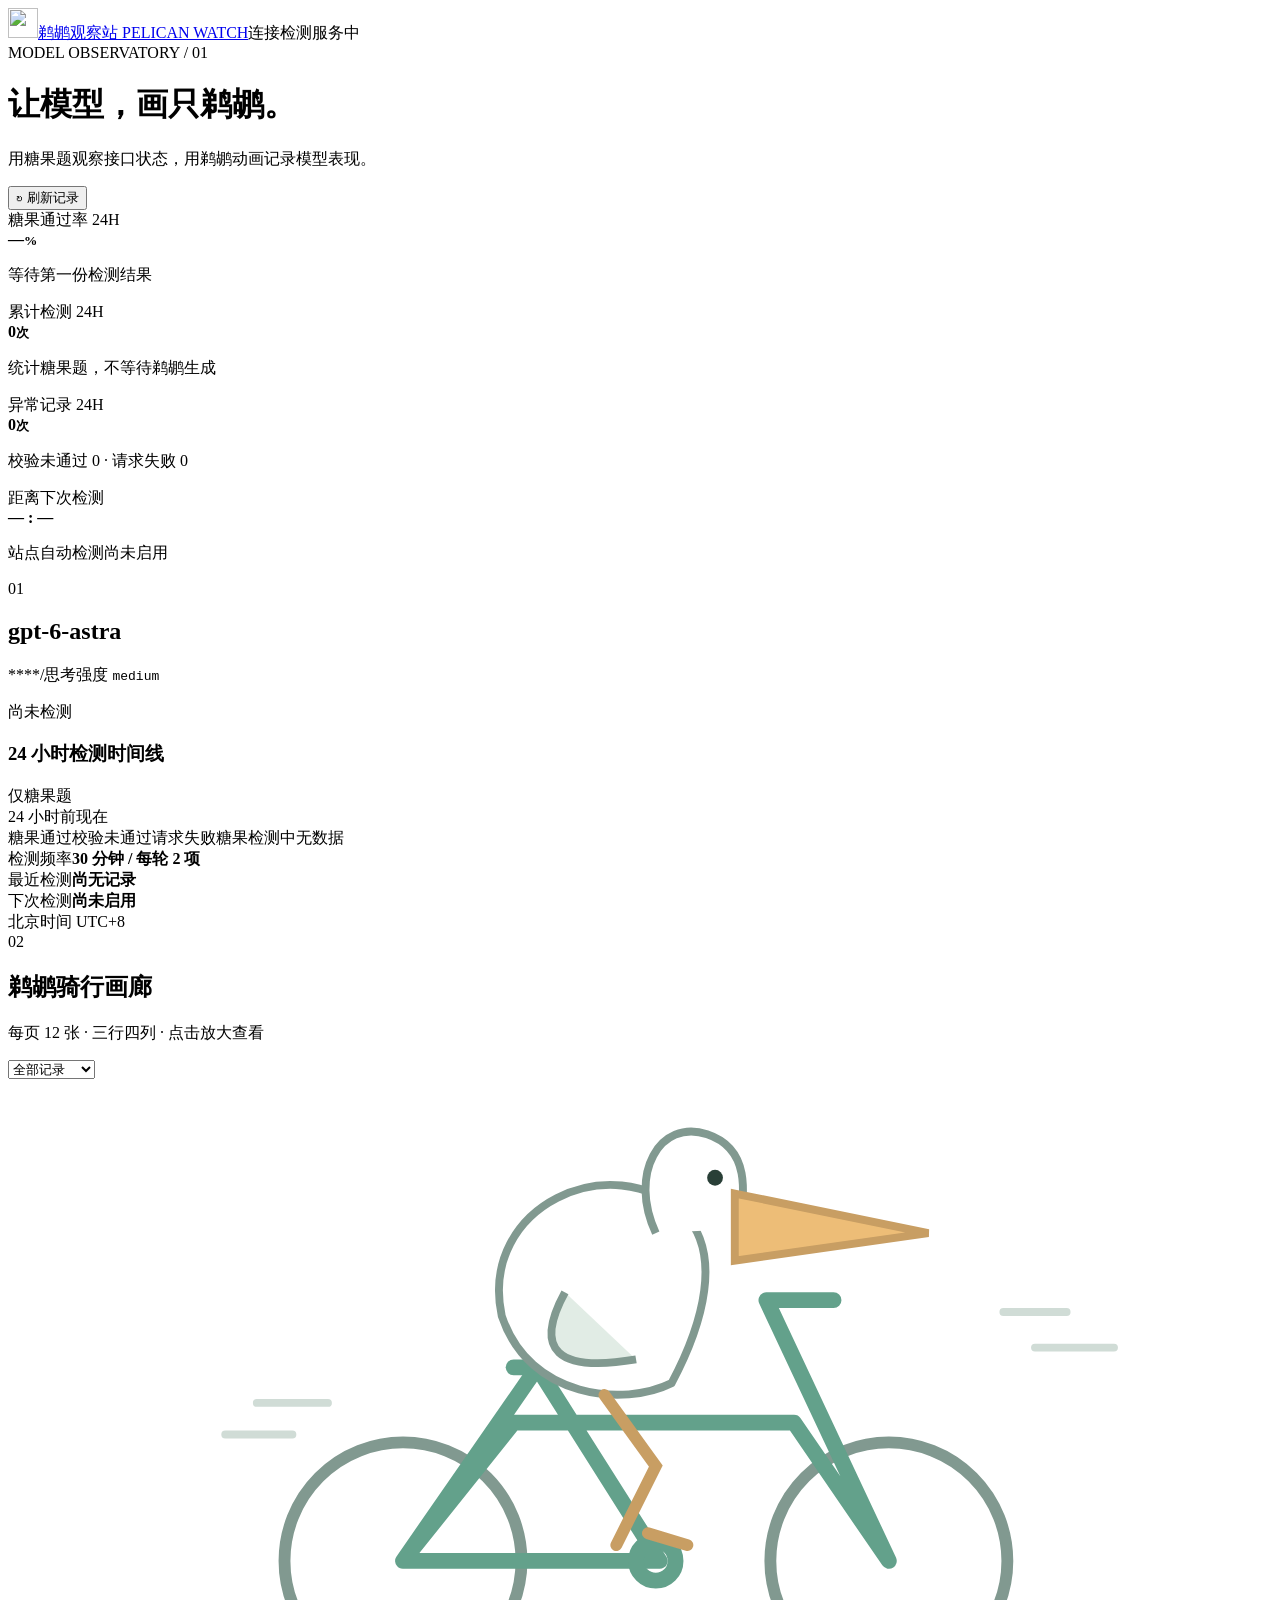
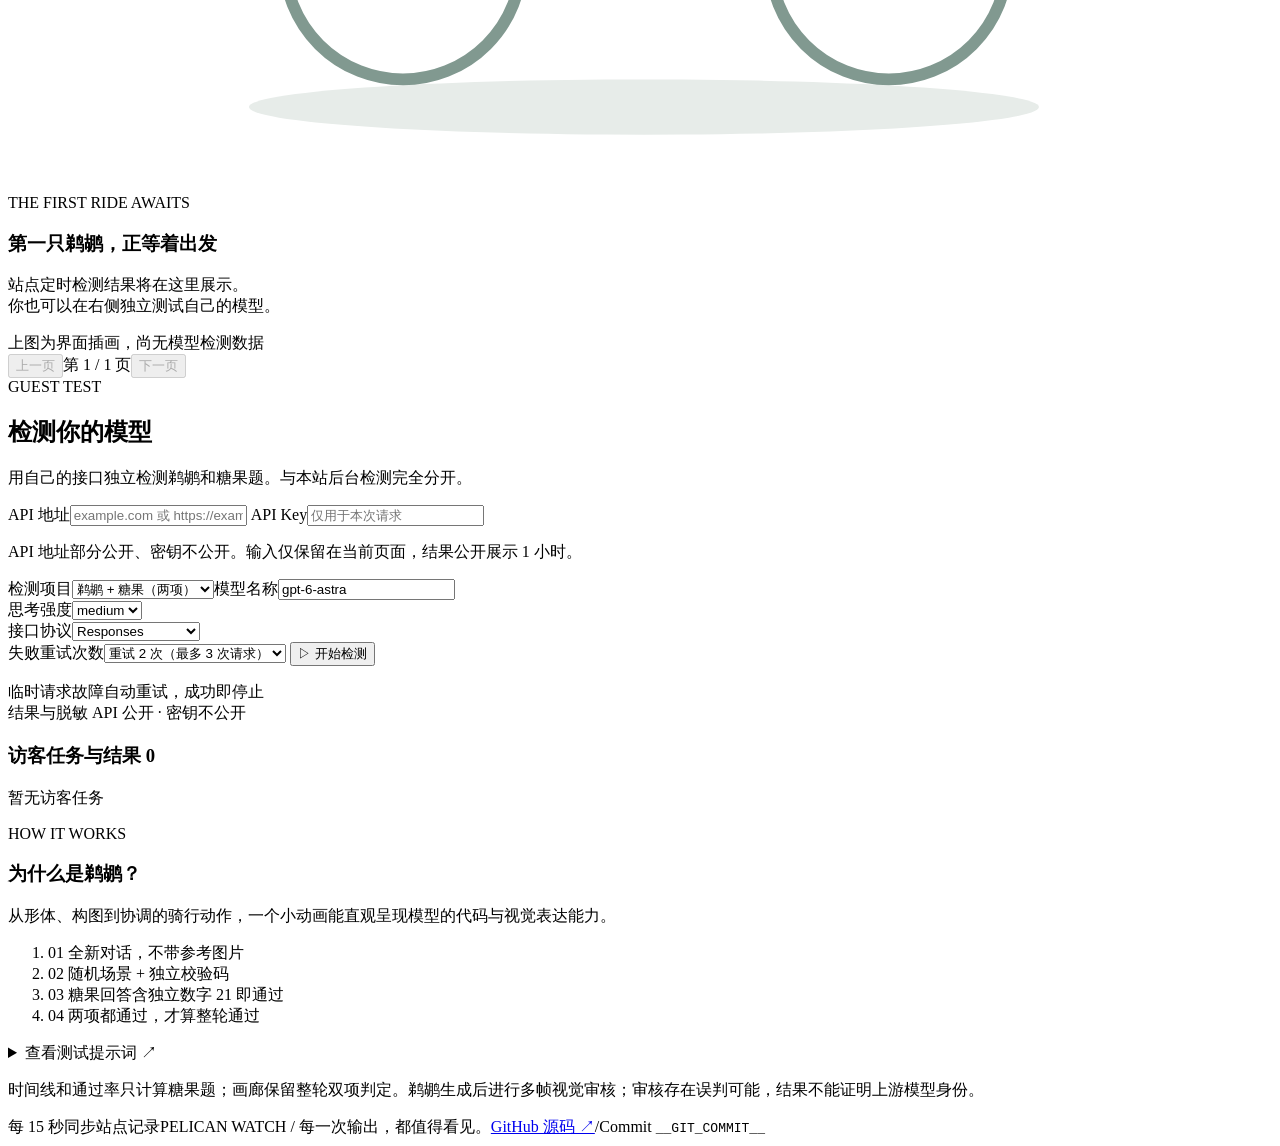
==== app/web/index.html @ 1679a171 "feat: show source revision in page footer" ====
<!doctype html>
<html lang="zh-CN">
<head>
  <meta charset="utf-8"><meta name="viewport" content="width=device-width,initial-scale=1">
  <meta name="theme-color" content="#f5f7f7"><meta name="description" content="用一只骑自行车的鹈鹕，持续观察你的模型输出。">
  <title>鹈鹕观察站 · Pelican Watch</title>
  <link rel="icon" href="/favicon.svg"><link rel="stylesheet" href="/style.css"><script defer src="/privacy.js"></script><script defer src="/app.js"></script>
</head>
<body class="observatory">
  <nav class="topbar" aria-label="主导航"><a class="brand" href="/"><img src="/favicon.svg" alt="" width="30" height="30">鹈鹕观察站 <span>PELICAN WATCH</span></a><span class="connection" id="connection">连接检测服务中</span></nav>
  <main>
    <header class="page-head"><div><div class="eyebrow">MODEL OBSERVATORY <span>/ 01</span></div><h1>让模型，画只鹈鹕<span class="accent">。</span></h1><p>用糖果题观察接口状态，用鹈鹕动画记录模型表现。</p></div><button id="refresh" class="button secondary"><span aria-hidden="true">↻</span> 刷新记录</button></header>
    <div class="layout">
      <div class="content">
        <section class="stats" aria-label="最近24小时统计">
          <article class="stat"><div class="stat-label">糖果通过率 <span>24H</span></div><strong id="rate" class="green">—<small>%</small></strong><div class="meter"><span id="rate-meter"></span></div><p id="rate-note">等待第一份检测结果</p></article>
          <article class="stat"><div class="stat-label">累计检测 <span>24H</span></div><strong id="total">0<small>次</small></strong><p>统计糖果题，不等待鹈鹕生成</p></article>
          <article class="stat"><div class="stat-label">异常记录 <span>24H</span></div><strong id="errors">0<small>次</small></strong><p id="error-note">校验未通过 0 · 请求失败 0</p></article>
          <article class="stat countdown"><div class="stat-label"><i class="dot"></i> 距离下次检测</div><strong id="countdown">— : —</strong><p id="schedule-note">站点自动检测尚未启用</p></article>
        </section>

        <section class="panel monitor-panel" aria-labelledby="model-title">
          <div class="panel-head"><div class="section-heading"><span class="number">01</span><div><h2 id="model-title">gpt-6-astra</h2><p><span id="site-name">****</span><span class="separator">/</span>思考强度 <code id="effort-label">medium</code></p></div></div><span id="model-status" class="badge neutral">尚未检测</span></div>
          <div class="timeline-title"><h3>24 小时检测时间线</h3><span id="timeline-summary">仅糖果题</span></div>
          <div class="timeline" id="timeline" role="group" aria-label="最近24小时检测时间线"></div>
          <div class="timeline-axis"><span>24 小时前</span><span id="timeline-interval"></span><span>现在</span></div>
          <div class="legend"><span><i class="passed"></i>糖果通过</span><span><i class="invalid"></i>校验未通过</span><span><i class="error"></i>请求失败</span><span><i class="running"></i>糖果检测中</span><span><i class="empty"></i>无数据</span></div>
          <div class="schedule-row"><div><span>检测频率</span><b id="frequency">30 分钟 / 每轮 2 项</b></div><div><span>最近检测</span><b id="last-run">尚无记录</b></div><div><span>下次检测</span><b id="next-run">尚未启用</b></div><span class="timezone">北京时间 UTC+8</span></div>
        </section>

        <section class="gallery-section" aria-labelledby="gallery-title">
          <div class="gallery-head"><div class="section-heading"><span class="number">02</span><div><h2 id="gallery-title">鹈鹕骑行画廊</h2><p>每页 12 张 · 三行四列 · 点击放大查看</p></div></div><select id="filter" aria-label="筛选检测结果"><option value="all">全部记录</option><option value="passed">双项通过</option><option value="invalid">校验未通过</option><option value="error">请求失败</option><option value="legacy">历史单项</option></select></div>
          <div id="empty-state" class="empty-state">
            <svg class="empty-art" viewBox="0 0 320 180" aria-hidden="true"><ellipse cx="161" cy="159" rx="100" ry="7" fill="#e7ece9"/><g fill="none" stroke="#819990" stroke-width="3"><circle cx="100" cy="122" r="30"/><circle cx="223" cy="122" r="30"/></g><g fill="none" stroke="#63a18b" stroke-width="4" stroke-linecap="round" stroke-linejoin="round"><path d="M100 122l34-49 31 49H100l28-35h71l24 35-31-66h17"/><path d="M128 73h19"/><circle cx="164" cy="122" r="5"/></g><path d="M125 60c-6-28 28-43 46-26 10 10 5 28-3 43-12 6-36 4-43-17z" fill="#fff" stroke="#819990" stroke-width="2"/><path d="M141 54q-12 22 18 17" fill="#e1ece5" stroke="#819990" stroke-width="2"/><path d="M164 39c-7-15 1-29 13-25 12 4 9 17 8 24" fill="white" stroke="#819990" stroke-width="2"/><path d="M184 29l49 10-49 7z" fill="#edbd77" stroke="#c89e63" stroke-width="2"/><circle cx="179" cy="25" r="2" fill="#293f37"/><path d="M151 80l13 18-10 20m8-3 10 3" fill="none" stroke="#c89e63" stroke-width="3" stroke-linecap="round"/><path d="M252 59h16m-8 9h20M63 82h18m-26 8h17" stroke="#d0dcd6" stroke-width="2" stroke-linecap="round"/></svg>
            <div class="eyebrow">THE FIRST RIDE AWAITS</div><h3>第一只鹈鹕，正等着出发</h3><p>站点定时检测结果将在这里展示。<br>你也可以在右侧独立测试自己的模型。</p><span class="empty-caption">上图为界面插画，尚无模型检测数据</span>
          </div>
          <div id="gallery" class="gallery"></div><nav class="gallery-pagination" aria-label="画廊分页"><button id="previous-page" class="button secondary" disabled>上一页</button><span id="gallery-page" role="status">第 1 / 1 页</span><button id="next-page" class="button secondary" disabled>下一页</button></nav><p id="filter-empty" class="filter-empty" hidden>没有符合该条件的检测记录。</p>
        </section>
      </div>

      <aside>
        <section class="panel settings-panel" aria-labelledby="settings-title"><div class="eyebrow">GUEST TEST</div><h2 id="settings-title">检测你的模型</h2><p class="intro">用自己的接口独立检测鹈鹕和糖果题。与本站后台检测完全分开。</p>
          <form id="guest-form" autocomplete="off">
            <label for="base-url">API 地址</label><input id="base-url" type="text" placeholder="example.com 或 https://example.com/v1" required autocomplete="off" maxlength="2048" spellcheck="false" data-secret>
            <label for="api-key">API Key</label><input id="api-key" type="text" placeholder="仅用于本次请求" required autocomplete="off" maxlength="4096" spellcheck="false" data-secret>
            <p class="field-note">API 地址部分公开、密钥不公开。输入仅保留在当前页面，结果公开展示 1 小时。</p>
            <label for="test-type">检测项目</label><select id="test-type"><option value="both">鹈鹕 + 糖果（两项）</option><option value="pelican">仅鹈鹕（单项）</option><option value="candy">仅糖果（单项）</option></select><label for="model">模型名称</label><input id="model" value="gpt-6-astra" required maxlength="120" autocomplete="off">
            <div class="form-row"><div><label for="effort">思考强度</label><select id="effort"><option>low</option><option selected>medium</option><option>high</option><option>xhigh</option></select></div><div><label for="protocol">接口协议</label><select id="protocol"><option value="responses">Responses</option><option value="chat">Chat Completions</option></select></div></div>
            <label for="guest-retries">失败重试次数</label><select id="guest-retries"><option value="0">不重试</option><option value="1">重试 1 次</option><option value="2" selected>重试 2 次（最多 3 次请求）</option><option value="3">重试 3 次</option><option value="5">重试 5 次</option></select>
            <button type="submit" class="button primary full" id="run"><span aria-hidden="true">▷</span> 开始检测</button>
            <p class="form-message" id="form-message" role="status" aria-live="polite"></p>
          </form>
          <div class="request-note"><i class="dot"></i><span>临时请求故障自动重试，成功即停止<br>结果与脱敏 API 公开 · 密钥不公开</span></div>
          <section class="guest-results" aria-labelledby="guest-results-title"><h3 id="guest-results-title">访客任务与结果 <span id="guest-count">0</span></h3><p id="guest-empty" class="field-note">暂无访客任务</p><div id="guest-results" aria-live="polite" tabindex="0" aria-label="最近访客任务与结果"></div></section>
        </section>
        <section class="method"><div class="eyebrow">HOW IT WORKS</div><h3>为什么是鹈鹕？</h3><p>从形体、构图到协调的骑行动作，一个小动画能直观呈现模型的代码与视觉表达能力。</p><ol><li><span>01</span> 全新对话，不带参考图片</li><li><span>02</span> 随机场景 + 独立校验码</li><li><span>03</span> 糖果回答含独立数字 21 即通过</li><li><span>04</span> 两项都通过，才算整轮通过</li></ol><details><summary>查看测试提示词 <span aria-hidden="true">↗</span></summary><p>生成可爱鹈鹕骑自行车的流畅 2D SVG 动画，橙色大嘴、蹼足踩踏板、翅膀保持平衡、车轮转动；随机指定场景，并在右下角显示本轮校验码。只输出 SVG，不使用脚本或外部资源。</p></details><p class="disclaimer">时间线和通过率只计算糖果题；画廊保留整轮双项判定。鹈鹕生成后进行多帧视觉审核；审核存在误判可能，结果不能证明上游模型身份。</p></section>
      </aside>
    </div>
    <footer><span id="footer-frequency"><i class="dot"></i> 每 15 秒同步站点记录</span><span>PELICAN WATCH <span class="footer-divider">/</span> 每一次输出，都值得看见。</span><span class="footer-source"><a href="https://github.com/fishxcode/manxue-ai" target="_blank" rel="noopener noreferrer">GitHub 源码 ↗</a><span class="footer-divider">/</span><span>Commit <code>__GIT_COMMIT__</code></span></span></footer>
  </main>

  <dialog id="detail-dialog" aria-labelledby="detail-title"><div class="dialog-head"><div><div class="eyebrow">RUN DETAILS</div><h2 id="detail-title">检测记录</h2></div><button class="icon-button" id="close-detail" aria-label="关闭详情">×</button></div><div id="detail-body"></div></dialog>

</body>
</html>
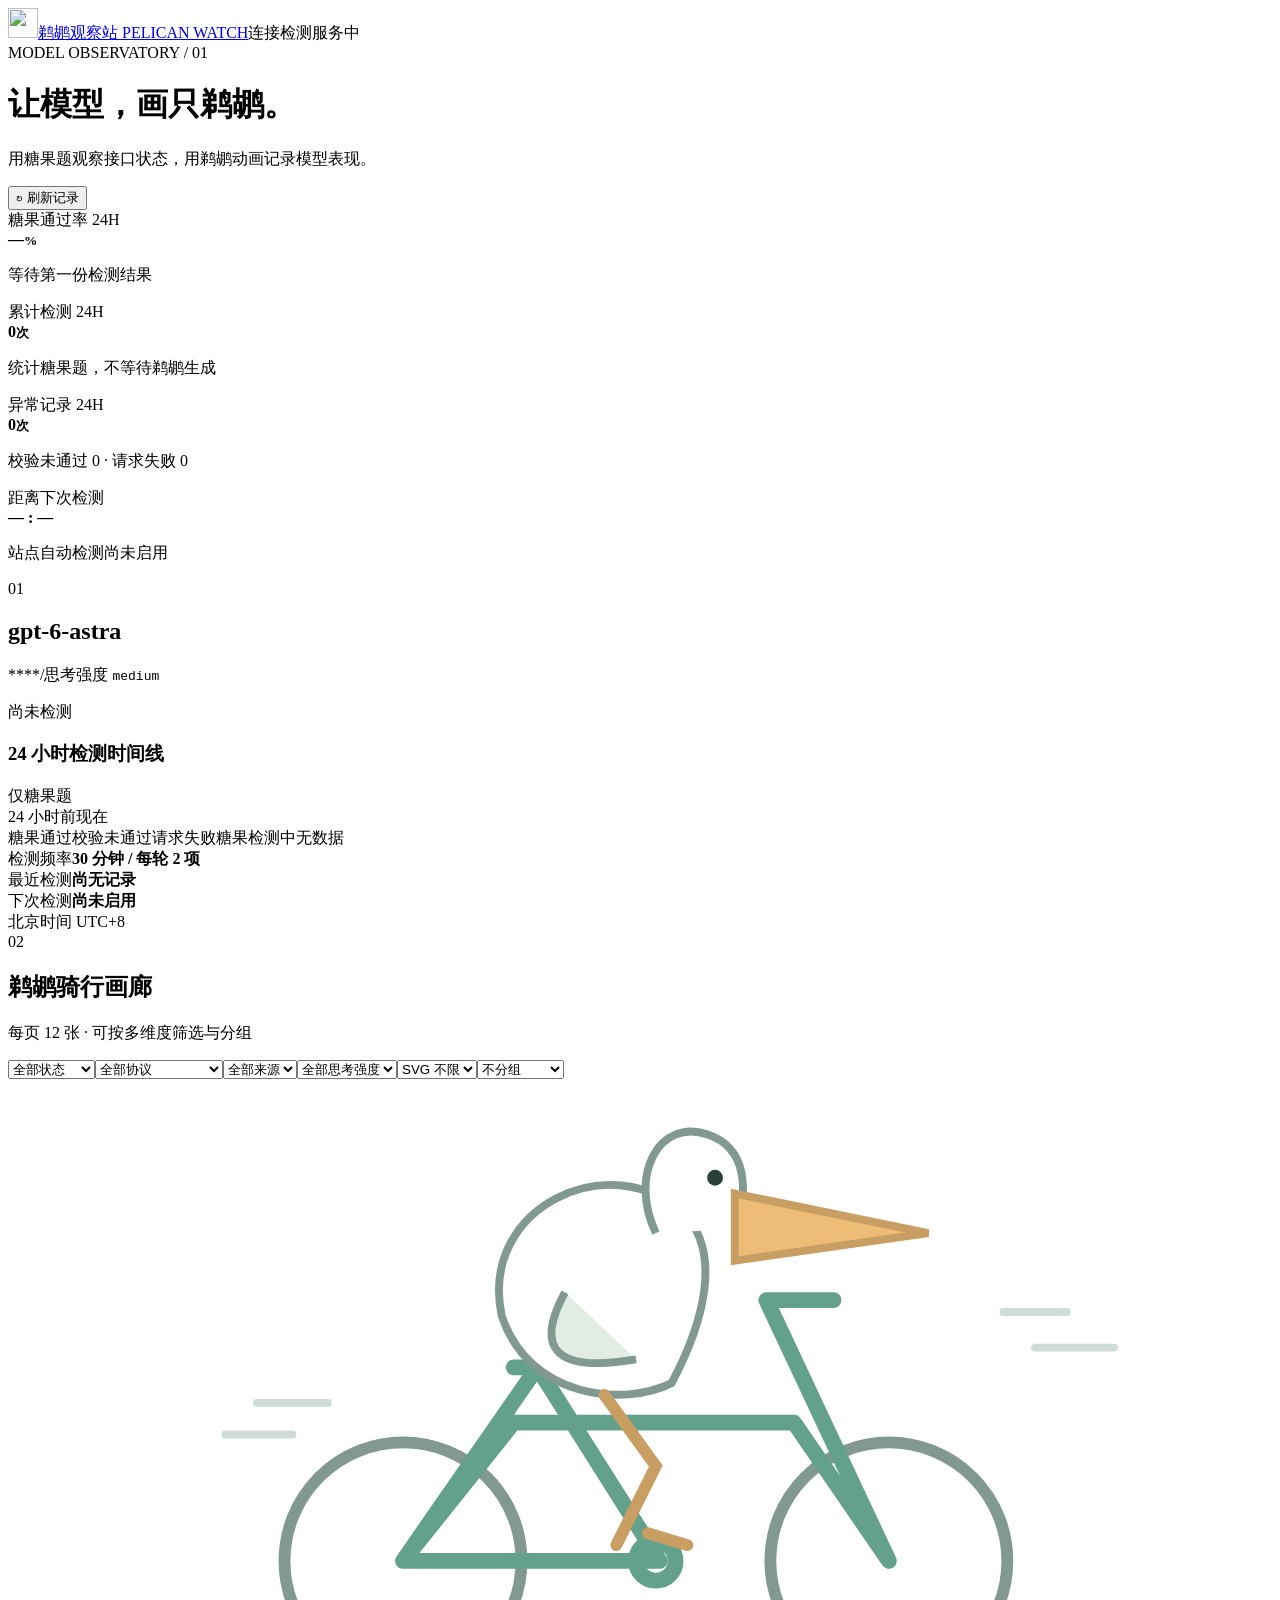
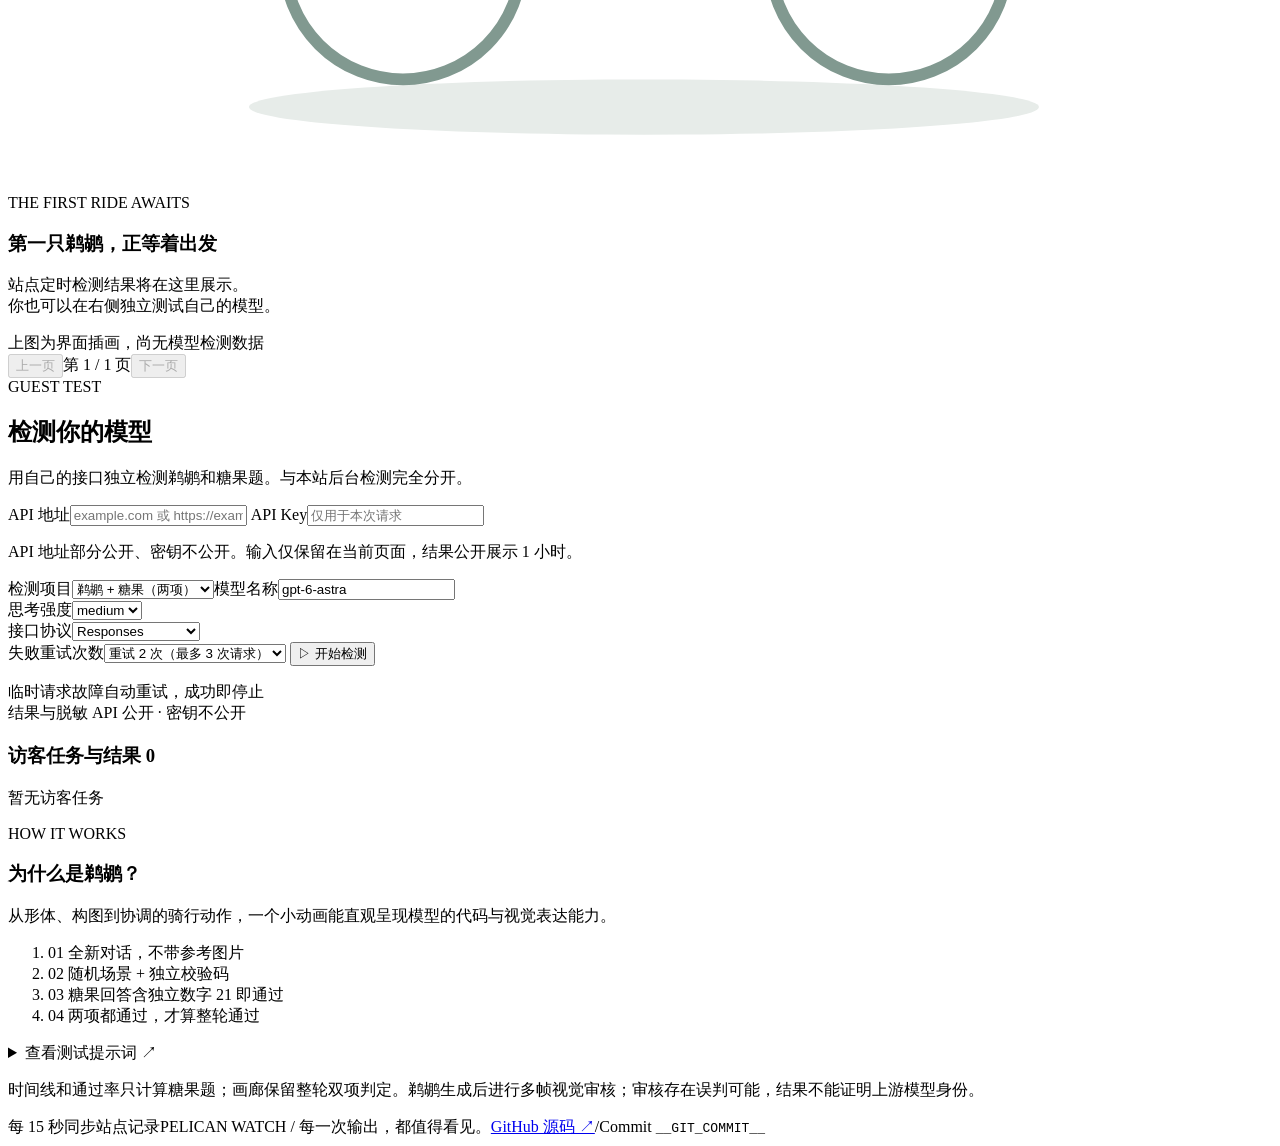
==== commit e785ee01: "feat: add node management and gallery filters" ====
--- a/app/web/index.html
+++ b/app/web/index.html
@@ -29,7 +29,7 @@
         </section>
 
         <section class="gallery-section" aria-labelledby="gallery-title">
-          <div class="gallery-head"><div class="section-heading"><span class="number">02</span><div><h2 id="gallery-title">鹈鹕骑行画廊</h2><p>每页 12 张 · 三行四列 · 点击放大查看</p></div></div><select id="filter" aria-label="筛选检测结果"><option value="all">全部记录</option><option value="passed">双项通过</option><option value="invalid">校验未通过</option><option value="error">请求失败</option><option value="legacy">历史单项</option></select></div>
+          <div class="gallery-head"><div class="section-heading"><span class="number">02</span><div><h2 id="gallery-title">鹈鹕骑行画廊</h2><p>每页 12 张 · 可按多维度筛选与分组</p></div></div><div class="gallery-filters" aria-label="画廊筛选"><select id="filter" aria-label="筛选检测结果"><option value="all">全部状态</option><option value="passed">双项通过</option><option value="invalid">校验未通过</option><option value="error">请求失败</option><option value="running">检测中</option><option value="legacy">历史单项</option></select><select id="protocol-filter" aria-label="筛选协议"><option value="all">全部协议</option><option value="responses">Responses</option><option value="chat">Chat Completions</option></select><select id="source-filter" aria-label="筛选来源"><option value="all">全部来源</option><option value="scheduled">定时</option><option value="manual">手动</option></select><select id="effort-filter" aria-label="筛选思考强度"><option value="all">全部思考强度</option><option value="low">低</option><option value="medium">中</option><option value="high">高</option><option value="xhigh">极高</option></select><select id="svg-filter" aria-label="筛选 SVG"><option value="all">SVG 不限</option><option value="yes">有 SVG</option><option value="no">无 SVG</option></select><select id="group-filter" aria-label="画廊分组方式"><option value="none">不分组</option><option value="node">按节点分组</option><option value="model">按模型分组</option><option value="date">按日期分组</option></select></div></div>
           <div id="empty-state" class="empty-state">
             <svg class="empty-art" viewBox="0 0 320 180" aria-hidden="true"><ellipse cx="161" cy="159" rx="100" ry="7" fill="#e7ece9"/><g fill="none" stroke="#819990" stroke-width="3"><circle cx="100" cy="122" r="30"/><circle cx="223" cy="122" r="30"/></g><g fill="none" stroke="#63a18b" stroke-width="4" stroke-linecap="round" stroke-linejoin="round"><path d="M100 122l34-49 31 49H100l28-35h71l24 35-31-66h17"/><path d="M128 73h19"/><circle cx="164" cy="122" r="5"/></g><path d="M125 60c-6-28 28-43 46-26 10 10 5 28-3 43-12 6-36 4-43-17z" fill="#fff" stroke="#819990" stroke-width="2"/><path d="M141 54q-12 22 18 17" fill="#e1ece5" stroke="#819990" stroke-width="2"/><path d="M164 39c-7-15 1-29 13-25 12 4 9 17 8 24" fill="white" stroke="#819990" stroke-width="2"/><path d="M184 29l49 10-49 7z" fill="#edbd77" stroke="#c89e63" stroke-width="2"/><circle cx="179" cy="25" r="2" fill="#293f37"/><path d="M151 80l13 18-10 20m8-3 10 3" fill="none" stroke="#c89e63" stroke-width="3" stroke-linecap="round"/><path d="M252 59h16m-8 9h20M63 82h18m-26 8h17" stroke="#d0dcd6" stroke-width="2" stroke-linecap="round"/></svg>
             <div class="eyebrow">THE FIRST RIDE AWAITS</div><h3>第一只鹈鹕，正等着出发</h3><p>站点定时检测结果将在这里展示。<br>你也可以在右侧独立测试自己的模型。</p><span class="empty-caption">上图为界面插画，尚无模型检测数据</span>
@@ -56,7 +56,7 @@
         <section class="method"><div class="eyebrow">HOW IT WORKS</div><h3>为什么是鹈鹕？</h3><p>从形体、构图到协调的骑行动作，一个小动画能直观呈现模型的代码与视觉表达能力。</p><ol><li><span>01</span> 全新对话，不带参考图片</li><li><span>02</span> 随机场景 + 独立校验码</li><li><span>03</span> 糖果回答含独立数字 21 即通过</li><li><span>04</span> 两项都通过，才算整轮通过</li></ol><details><summary>查看测试提示词 <span aria-hidden="true">↗</span></summary><p>生成可爱鹈鹕骑自行车的流畅 2D SVG 动画，橙色大嘴、蹼足踩踏板、翅膀保持平衡、车轮转动；随机指定场景，并在右下角显示本轮校验码。只输出 SVG，不使用脚本或外部资源。</p></details><p class="disclaimer">时间线和通过率只计算糖果题；画廊保留整轮双项判定。鹈鹕生成后进行多帧视觉审核；审核存在误判可能，结果不能证明上游模型身份。</p></section>
       </aside>
     </div>
-    <footer><span id="footer-frequency"><i class="dot"></i> 每 15 秒同步站点记录</span><span>PELICAN WATCH <span class="footer-divider">/</span> 每一次输出，都值得看见。</span><span class="footer-source"><a href="https://github.com/fishxcode/manxue-ai" target="_blank" rel="noopener noreferrer">GitHub 源码 ↗</a><span class="footer-divider">/</span><span>Commit <code>__GIT_COMMIT__</code></span></span></footer>
+    <footer><span id="footer-frequency"><i class="dot"></i> 每 15 秒同步站点记录</span><span>PELICAN WATCH <span class="footer-divider">/</span> 每一次输出，都值得看见。</span><span class="footer-source"><a href="https://github.com/fishxcode/pelecanus" target="_blank" rel="noopener noreferrer">GitHub 源码 ↗</a><span class="footer-divider">/</span><span>Commit <code>__GIT_COMMIT__</code></span></span></footer>
   </main>
 
   <dialog id="detail-dialog" aria-labelledby="detail-title"><div class="dialog-head"><div><div class="eyebrow">RUN DETAILS</div><h2 id="detail-title">检测记录</h2></div><button class="icon-button" id="close-detail" aria-label="关闭详情">×</button></div><div id="detail-body"></div></dialog>
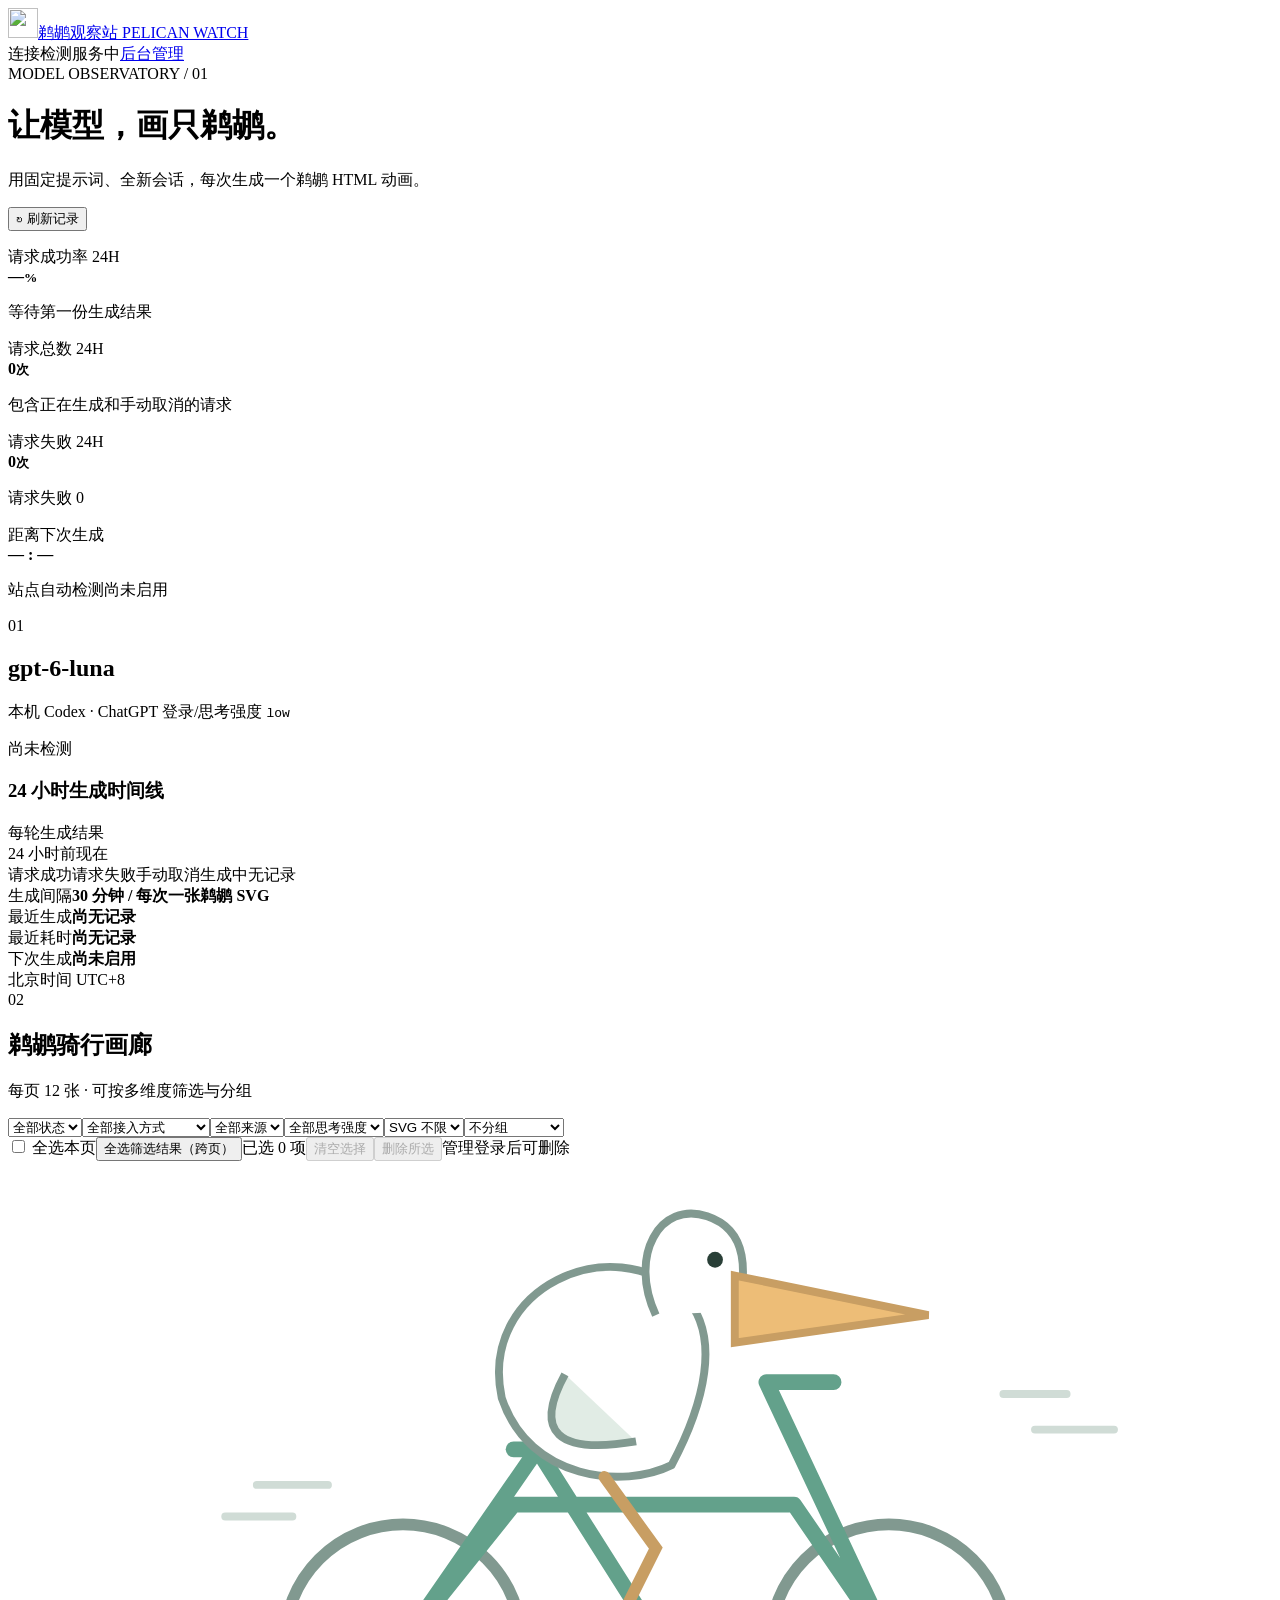
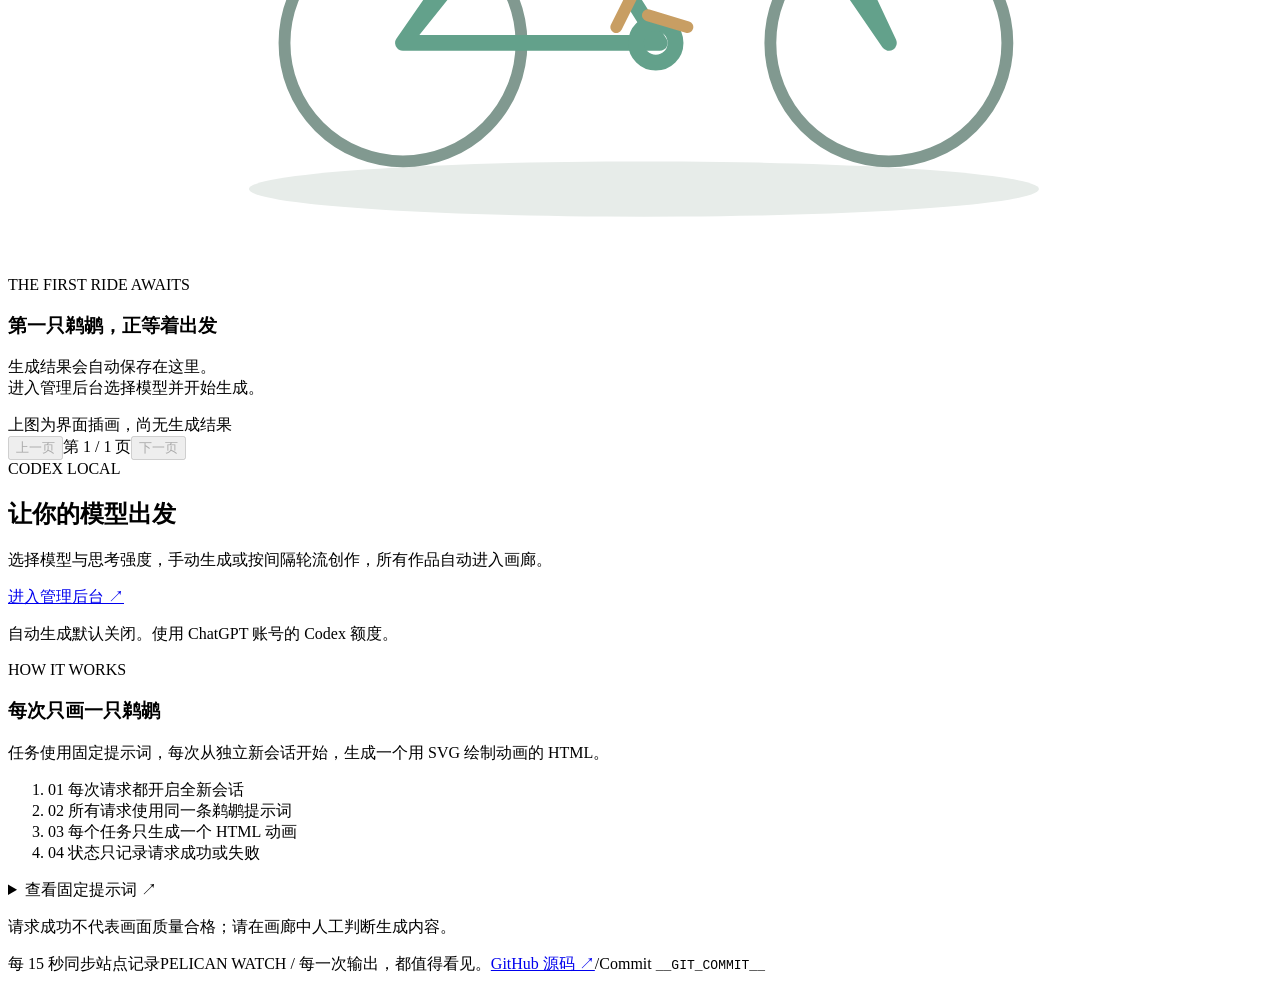
==== commit bb2c202e: "feat: add local Codex workflow with finish-based scheduling and account filters" ====
--- a/app/web/index.html
+++ b/app/web/index.html
@@ -4,62 +4,65 @@
   <meta charset="utf-8"><meta name="viewport" content="width=device-width,initial-scale=1">
   <meta name="theme-color" content="#f5f7f7"><meta name="description" content="用一只骑自行车的鹈鹕，持续观察你的模型输出。">
   <title>鹈鹕观察站 · Pelican Watch</title>
-  <link rel="icon" href="/favicon.svg"><link rel="stylesheet" href="/style.css"><script defer src="/privacy.js"></script><script defer src="/app.js"></script>
+  <link rel="icon" href="/favicon.svg"><link rel="stylesheet" href="/style.css"><script defer src="/privacy.js"></script><script defer src="/previews.js"></script><script defer src="/app.js"></script>
 </head>
 <body class="observatory">
-  <nav class="topbar" aria-label="主导航"><a class="brand" href="/"><img src="/favicon.svg" alt="" width="30" height="30">鹈鹕观察站 <span>PELICAN WATCH</span></a><span class="connection" id="connection">连接检测服务中</span></nav>
+  <nav class="topbar" aria-label="主导航"><a class="brand" href="/"><img src="/favicon.svg" alt="" width="30" height="30">鹈鹕观察站 <span>PELICAN WATCH</span></a><div class="action-buttons"><span class="connection" id="connection">连接检测服务中</span><a class="button secondary" href="/admin">后台管理</a><button class="button secondary" id="gallery-logout" hidden>退出登录</button></div></nav>
   <main>
-    <header class="page-head"><div><div class="eyebrow">MODEL OBSERVATORY <span>/ 01</span></div><h1>让模型，画只鹈鹕<span class="accent">。</span></h1><p>用糖果题观察接口状态，用鹈鹕动画记录模型表现。</p></div><button id="refresh" class="button secondary"><span aria-hidden="true">↻</span> 刷新记录</button></header>
+    <header class="page-head"><div><div class="eyebrow">MODEL OBSERVATORY <span>/ 01</span></div><h1>让模型，画只鹈鹕<span class="accent">。</span></h1><p>用固定提示词、全新会话，每次生成一个鹈鹕 HTML 动画。</p></div><button id="refresh" class="button secondary"><span aria-hidden="true">↻</span> 刷新记录</button></header>
+    <p id="operation-message" class="operation-message" role="status" aria-live="polite"></p>
     <div class="layout">
       <div class="content">
         <section class="stats" aria-label="最近24小时统计">
-          <article class="stat"><div class="stat-label">糖果通过率 <span>24H</span></div><strong id="rate" class="green">—<small>%</small></strong><div class="meter"><span id="rate-meter"></span></div><p id="rate-note">等待第一份检测结果</p></article>
-          <article class="stat"><div class="stat-label">累计检测 <span>24H</span></div><strong id="total">0<small>次</small></strong><p>统计糖果题，不等待鹈鹕生成</p></article>
-          <article class="stat"><div class="stat-label">异常记录 <span>24H</span></div><strong id="errors">0<small>次</small></strong><p id="error-note">校验未通过 0 · 请求失败 0</p></article>
-          <article class="stat countdown"><div class="stat-label"><i class="dot"></i> 距离下次检测</div><strong id="countdown">— : —</strong><p id="schedule-note">站点自动检测尚未启用</p></article>
+          <article class="stat"><div class="stat-label">请求成功率 <span>24H</span></div><strong id="rate" class="green">—<small>%</small></strong><div class="meter"><span id="rate-meter"></span></div><p id="rate-note">等待第一份生成结果</p></article>
+          <article class="stat"><div class="stat-label">请求总数 <span>24H</span></div><strong id="total">0<small>次</small></strong><p>包含正在生成和手动取消的请求</p></article>
+          <article class="stat"><div class="stat-label">请求失败 <span>24H</span></div><strong id="errors">0<small>次</small></strong><p id="error-note">请求失败 0</p></article>
+          <article class="stat countdown"><div class="stat-label"><i class="dot"></i> 距离下次生成</div><strong id="countdown">— : —</strong><p id="schedule-note">站点自动检测尚未启用</p></article>
         </section>
 
         <section class="panel monitor-panel" aria-labelledby="model-title">
-          <div class="panel-head"><div class="section-heading"><span class="number">01</span><div><h2 id="model-title">gpt-6-astra</h2><p><span id="site-name">****</span><span class="separator">/</span>思考强度 <code id="effort-label">medium</code></p></div></div><span id="model-status" class="badge neutral">尚未检测</span></div>
-          <div class="timeline-title"><h3>24 小时检测时间线</h3><span id="timeline-summary">仅糖果题</span></div>
+          <div class="panel-head"><div class="section-heading"><span class="number">01</span><div><h2 id="model-title">gpt-6-luna</h2><p><span id="site-name">本机 Codex · ChatGPT 登录</span><span class="separator">/</span>思考强度 <code id="effort-label">low</code></p></div></div><span id="model-status" class="badge neutral">尚未检测</span></div>
+          <div class="timeline-title"><h3>24 小时生成时间线</h3><span id="timeline-summary">每轮生成结果</span></div>
           <div class="timeline" id="timeline" role="group" aria-label="最近24小时检测时间线"></div>
           <div class="timeline-axis"><span>24 小时前</span><span id="timeline-interval"></span><span>现在</span></div>
-          <div class="legend"><span><i class="passed"></i>糖果通过</span><span><i class="invalid"></i>校验未通过</span><span><i class="error"></i>请求失败</span><span><i class="running"></i>糖果检测中</span><span><i class="empty"></i>无数据</span></div>
-          <div class="schedule-row"><div><span>检测频率</span><b id="frequency">30 分钟 / 每轮 2 项</b></div><div><span>最近检测</span><b id="last-run">尚无记录</b></div><div><span>下次检测</span><b id="next-run">尚未启用</b></div><span class="timezone">北京时间 UTC+8</span></div>
+          <div class="legend"><span><i class="success"></i>请求成功</span><span><i class="error"></i>请求失败</span><span><i class="cancelled"></i>手动取消</span><span><i class="running"></i>生成中</span><span><i class="empty"></i>无记录</span></div>
+          <div class="schedule-row"><div><span>生成间隔</span><b id="frequency">30 分钟 / 每次一张鹈鹕 SVG</b></div><div><span>最近生成</span><b id="last-run">尚无记录</b></div><div><span>最近耗时</span><b id="last-duration">尚无记录</b></div><div><span>下次生成</span><b id="next-run">尚未启用</b></div><span class="timezone">北京时间 UTC+8</span></div><div id="queue-status" class="queue-status" role="status" aria-live="polite" hidden></div>
         </section>
 
         <section class="gallery-section" aria-labelledby="gallery-title">
-          <div class="gallery-head"><div class="section-heading"><span class="number">02</span><div><h2 id="gallery-title">鹈鹕骑行画廊</h2><p>每页 12 张 · 可按多维度筛选与分组</p></div></div><div class="gallery-filters" aria-label="画廊筛选"><select id="filter" aria-label="筛选检测结果"><option value="all">全部状态</option><option value="passed">双项通过</option><option value="invalid">校验未通过</option><option value="error">请求失败</option><option value="running">检测中</option><option value="legacy">历史单项</option></select><select id="protocol-filter" aria-label="筛选协议"><option value="all">全部协议</option><option value="responses">Responses</option><option value="chat">Chat Completions</option></select><select id="source-filter" aria-label="筛选来源"><option value="all">全部来源</option><option value="scheduled">定时</option><option value="manual">手动</option></select><select id="effort-filter" aria-label="筛选思考强度"><option value="all">全部思考强度</option><option value="low">低</option><option value="medium">中</option><option value="high">高</option><option value="xhigh">极高</option></select><select id="svg-filter" aria-label="筛选 SVG"><option value="all">SVG 不限</option><option value="yes">有 SVG</option><option value="no">无 SVG</option></select><select id="group-filter" aria-label="画廊分组方式"><option value="none">不分组</option><option value="node">按节点分组</option><option value="model">按模型分组</option><option value="date">按日期分组</option></select></div></div>
+          <div class="gallery-head"><div class="section-heading"><span class="number">02</span><div><h2 id="gallery-title">鹈鹕骑行画廊</h2><p>每页 12 张 · 可按多维度筛选与分组</p></div></div><div class="gallery-filters" aria-label="画廊筛选"><select id="filter" aria-label="筛选请求状态"><option value="all">全部状态</option><option value="success">请求成功</option><option value="error">请求失败</option><option value="cancelled">手动取消</option><option value="running">生成中</option></select><select id="account-filter" aria-label="筛选生成账号" hidden><option value="all">全部账号 / 接入方式</option></select><select id="protocol-filter" aria-label="筛选协议"><option value="all">全部接入方式</option><option value="codex">本机 Codex</option><option value="responses">Responses</option><option value="chat">Chat Completions</option></select><select id="source-filter" aria-label="筛选来源"><option value="all">全部来源</option><option value="scheduled">定时</option><option value="manual">手动</option><option value="retry">重试</option></select><select id="effort-filter" aria-label="筛选思考强度"><option value="all">全部思考强度</option><option value="none">无</option><option value="minimal">极低</option><option value="low">低</option><option value="medium">中</option><option value="high">高</option><option value="xhigh">极高</option><option value="max">最大</option><option value="ultra">超高</option></select><select id="svg-filter" aria-label="筛选 SVG"><option value="all">SVG 不限</option><option value="yes">有 SVG</option><option value="no">无 SVG</option></select><select id="group-filter" aria-label="画廊分组方式"><option value="none">不分组</option><option value="loop_group">按循环组分组</option><option value="node">按节点分组</option><option value="model">按模型分组</option><option value="date">按日期分组</option></select></div></div>
+          <div class="gallery-selection" aria-label="批量管理作品"><label class="gallery-select-all"><input type="checkbox" id="select-page-runs"> 全选本页</label><button class="button secondary" id="select-all-runs" type="button">全选筛选结果（跨页）</button><span id="selected-run-count" role="status" aria-live="polite">已选 0 项</span><button class="button secondary" id="clear-run-selection" disabled>清空选择</button><button class="button secondary delete-art-button" id="delete-selected-runs" disabled>删除所选</button><span id="gallery-auth-state" class="field-note">管理登录后可删除</span></div>
           <div id="empty-state" class="empty-state">
             <svg class="empty-art" viewBox="0 0 320 180" aria-hidden="true"><ellipse cx="161" cy="159" rx="100" ry="7" fill="#e7ece9"/><g fill="none" stroke="#819990" stroke-width="3"><circle cx="100" cy="122" r="30"/><circle cx="223" cy="122" r="30"/></g><g fill="none" stroke="#63a18b" stroke-width="4" stroke-linecap="round" stroke-linejoin="round"><path d="M100 122l34-49 31 49H100l28-35h71l24 35-31-66h17"/><path d="M128 73h19"/><circle cx="164" cy="122" r="5"/></g><path d="M125 60c-6-28 28-43 46-26 10 10 5 28-3 43-12 6-36 4-43-17z" fill="#fff" stroke="#819990" stroke-width="2"/><path d="M141 54q-12 22 18 17" fill="#e1ece5" stroke="#819990" stroke-width="2"/><path d="M164 39c-7-15 1-29 13-25 12 4 9 17 8 24" fill="white" stroke="#819990" stroke-width="2"/><path d="M184 29l49 10-49 7z" fill="#edbd77" stroke="#c89e63" stroke-width="2"/><circle cx="179" cy="25" r="2" fill="#293f37"/><path d="M151 80l13 18-10 20m8-3 10 3" fill="none" stroke="#c89e63" stroke-width="3" stroke-linecap="round"/><path d="M252 59h16m-8 9h20M63 82h18m-26 8h17" stroke="#d0dcd6" stroke-width="2" stroke-linecap="round"/></svg>
-            <div class="eyebrow">THE FIRST RIDE AWAITS</div><h3>第一只鹈鹕，正等着出发</h3><p>站点定时检测结果将在这里展示。<br>你也可以在右侧独立测试自己的模型。</p><span class="empty-caption">上图为界面插画，尚无模型检测数据</span>
+            <div class="eyebrow">THE FIRST RIDE AWAITS</div><h3>第一只鹈鹕，正等着出发</h3><p>生成结果会自动保存在这里。<br>进入管理后台选择模型并开始生成。</p><span class="empty-caption">上图为界面插画，尚无生成结果</span>
           </div>
           <div id="gallery" class="gallery"></div><nav class="gallery-pagination" aria-label="画廊分页"><button id="previous-page" class="button secondary" disabled>上一页</button><span id="gallery-page" role="status">第 1 / 1 页</span><button id="next-page" class="button secondary" disabled>下一页</button></nav><p id="filter-empty" class="filter-empty" hidden>没有符合该条件的检测记录。</p>
         </section>
       </div>
 
-      <aside>
-        <section class="panel settings-panel" aria-labelledby="settings-title"><div class="eyebrow">GUEST TEST</div><h2 id="settings-title">检测你的模型</h2><p class="intro">用自己的接口独立检测鹈鹕和糖果题。与本站后台检测完全分开。</p>
+      <aside><section class="panel settings-panel"><div class="eyebrow">CODEX LOCAL</div><h2>让你的模型出发</h2><p class="intro">选择模型与思考强度，手动生成或按间隔轮流创作，所有作品自动进入画廊。</p><a class="button primary full" href="/admin">进入管理后台 ↗</a><div id="gallery-testing-controls" class="testing-controls" hidden><p id="gallery-test-state" role="status"></p><button class="button primary" id="gallery-start" type="button">开始测试</button><button class="button secondary" id="gallery-stop" type="button">停止测试</button><p class="field-note">按已保存的模型或循环组运行；停止会取消当前任务并暂停后续测试。</p></div><p class="field-note">自动生成默认关闭。使用 ChatGPT 账号的 Codex 额度。</p></section>
+        <section id="guest-panel" class="panel settings-panel" aria-labelledby="settings-title" hidden><div class="eyebrow">GUEST TEST</div><h2 id="settings-title">为你的模型生成</h2><p class="intro">使用自己的接口独立生成一个鹈鹕动画，与本站后台任务分开。</p>
           <form id="guest-form" autocomplete="off">
             <label for="base-url">API 地址</label><input id="base-url" type="text" placeholder="example.com 或 https://example.com/v1" required autocomplete="off" maxlength="2048" spellcheck="false" data-secret>
             <label for="api-key">API Key</label><input id="api-key" type="text" placeholder="仅用于本次请求" required autocomplete="off" maxlength="4096" spellcheck="false" data-secret>
             <p class="field-note">API 地址部分公开、密钥不公开。输入仅保留在当前页面，结果公开展示 1 小时。</p>
-            <label for="test-type">检测项目</label><select id="test-type"><option value="both">鹈鹕 + 糖果（两项）</option><option value="pelican">仅鹈鹕（单项）</option><option value="candy">仅糖果（单项）</option></select><label for="model">模型名称</label><input id="model" value="gpt-6-astra" required maxlength="120" autocomplete="off">
-            <div class="form-row"><div><label for="effort">思考强度</label><select id="effort"><option>low</option><option selected>medium</option><option>high</option><option>xhigh</option></select></div><div><label for="protocol">接口协议</label><select id="protocol"><option value="responses">Responses</option><option value="chat">Chat Completions</option></select></div></div>
+            <label for="model">模型名称</label><input id="model" value="gpt-6-luna" required maxlength="120" autocomplete="off">
+            <div class="form-row"><div><label for="effort">思考强度</label><select id="effort"><option value="none">none</option><option value="minimal">minimal</option><option selected value="low">low</option><option value="medium">medium</option><option value="high">high</option><option value="xhigh">xhigh</option><option value="max">max</option><option value="ultra">ultra</option></select></div><div><label for="protocol">接口协议</label><select id="protocol"><option value="responses">Responses</option><option value="chat">Chat Completions</option></select></div></div>
             <label for="guest-retries">失败重试次数</label><select id="guest-retries"><option value="0">不重试</option><option value="1">重试 1 次</option><option value="2" selected>重试 2 次（最多 3 次请求）</option><option value="3">重试 3 次</option><option value="5">重试 5 次</option></select>
-            <button type="submit" class="button primary full" id="run"><span aria-hidden="true">▷</span> 开始检测</button>
+            <button type="submit" class="button primary full" id="run"><span aria-hidden="true">▷</span> 生成鹈鹕 SVG</button>
             <p class="form-message" id="form-message" role="status" aria-live="polite"></p>
           </form>
-          <div class="request-note"><i class="dot"></i><span>临时请求故障自动重试，成功即停止<br>结果与脱敏 API 公开 · 密钥不公开</span></div>
-          <section class="guest-results" aria-labelledby="guest-results-title"><h3 id="guest-results-title">访客任务与结果 <span id="guest-count">0</span></h3><p id="guest-empty" class="field-note">暂无访客任务</p><div id="guest-results" aria-live="polite" tabindex="0" aria-label="最近访客任务与结果"></div></section>
+          <div class="request-note"><i class="dot"></i><span>每次请求使用独立会话，只生成一张图<br>结果与脱敏 API 公开 · 密钥不公开</span></div>
+          <section class="guest-results" aria-labelledby="guest-results-title"><h3 id="guest-results-title">访客生成结果 <span id="guest-count">0</span></h3><p id="guest-empty" class="field-note">暂无访客生成结果</p><div id="guest-results" aria-live="polite" tabindex="0" aria-label="最近访客生成结果"></div></section>
         </section>
-        <section class="method"><div class="eyebrow">HOW IT WORKS</div><h3>为什么是鹈鹕？</h3><p>从形体、构图到协调的骑行动作，一个小动画能直观呈现模型的代码与视觉表达能力。</p><ol><li><span>01</span> 全新对话，不带参考图片</li><li><span>02</span> 随机场景 + 独立校验码</li><li><span>03</span> 糖果回答含独立数字 21 即通过</li><li><span>04</span> 两项都通过，才算整轮通过</li></ol><details><summary>查看测试提示词 <span aria-hidden="true">↗</span></summary><p>生成可爱鹈鹕骑自行车的流畅 2D SVG 动画，橙色大嘴、蹼足踩踏板、翅膀保持平衡、车轮转动；随机指定场景，并在右下角显示本轮校验码。只输出 SVG，不使用脚本或外部资源。</p></details><p class="disclaimer">时间线和通过率只计算糖果题；画廊保留整轮双项判定。鹈鹕生成后进行多帧视觉审核；审核存在误判可能，结果不能证明上游模型身份。</p></section>
+        <section class="method"><div class="eyebrow">HOW IT WORKS</div><h3>每次只画一只鹈鹕</h3><p>任务使用固定提示词，每次从独立新会话开始，生成一个用 SVG 绘制动画的 HTML。</p><ol><li><span>01</span> 每次请求都开启全新会话</li><li><span>02</span> 所有请求使用同一条鹈鹕提示词</li><li><span>03</span> 每个任务只生成一个 HTML 动画</li><li><span>04</span> 状态只记录请求成功或失败</li></ol><details><summary>查看固定提示词 <span aria-hidden="true">↗</span></summary><pre id="task-prompt">正在读取提示词…</pre></details><p class="disclaimer">请求成功不代表画面质量合格；请在画廊中人工判断生成内容。</p></section>
       </aside>
     </div>
     <footer><span id="footer-frequency"><i class="dot"></i> 每 15 秒同步站点记录</span><span>PELICAN WATCH <span class="footer-divider">/</span> 每一次输出，都值得看见。</span><span class="footer-source"><a href="https://github.com/fishxcode/pelecanus" target="_blank" rel="noopener noreferrer">GitHub 源码 ↗</a><span class="footer-divider">/</span><span>Commit <code>__GIT_COMMIT__</code></span></span></footer>
   </main>
 
   <dialog id="detail-dialog" aria-labelledby="detail-title"><div class="dialog-head"><div><div class="eyebrow">RUN DETAILS</div><h2 id="detail-title">检测记录</h2></div><button class="icon-button" id="close-detail" aria-label="关闭详情">×</button></div><div id="detail-body"></div></dialog>
+  <dialog id="delete-auth-dialog" aria-labelledby="delete-auth-title"><form id="delete-auth-form"><div class="eyebrow">GALLERY MANAGEMENT</div><h2 id="delete-auth-title">删除所选作品</h2><p id="delete-auth-description"></p><p id="delete-auth-error" class="form-message error" role="status" aria-live="polite"></p><div class="delete-auth-actions"><button class="button secondary" type="button" id="delete-auth-cancel">取消</button><a class="button primary" id="delete-login-link" href="/admin?return=gallery" hidden>前往统一登录</a><button class="button primary" type="submit" id="delete-auth-submit">确认删除</button></div></form></dialog>
 
 </body>
 </html>
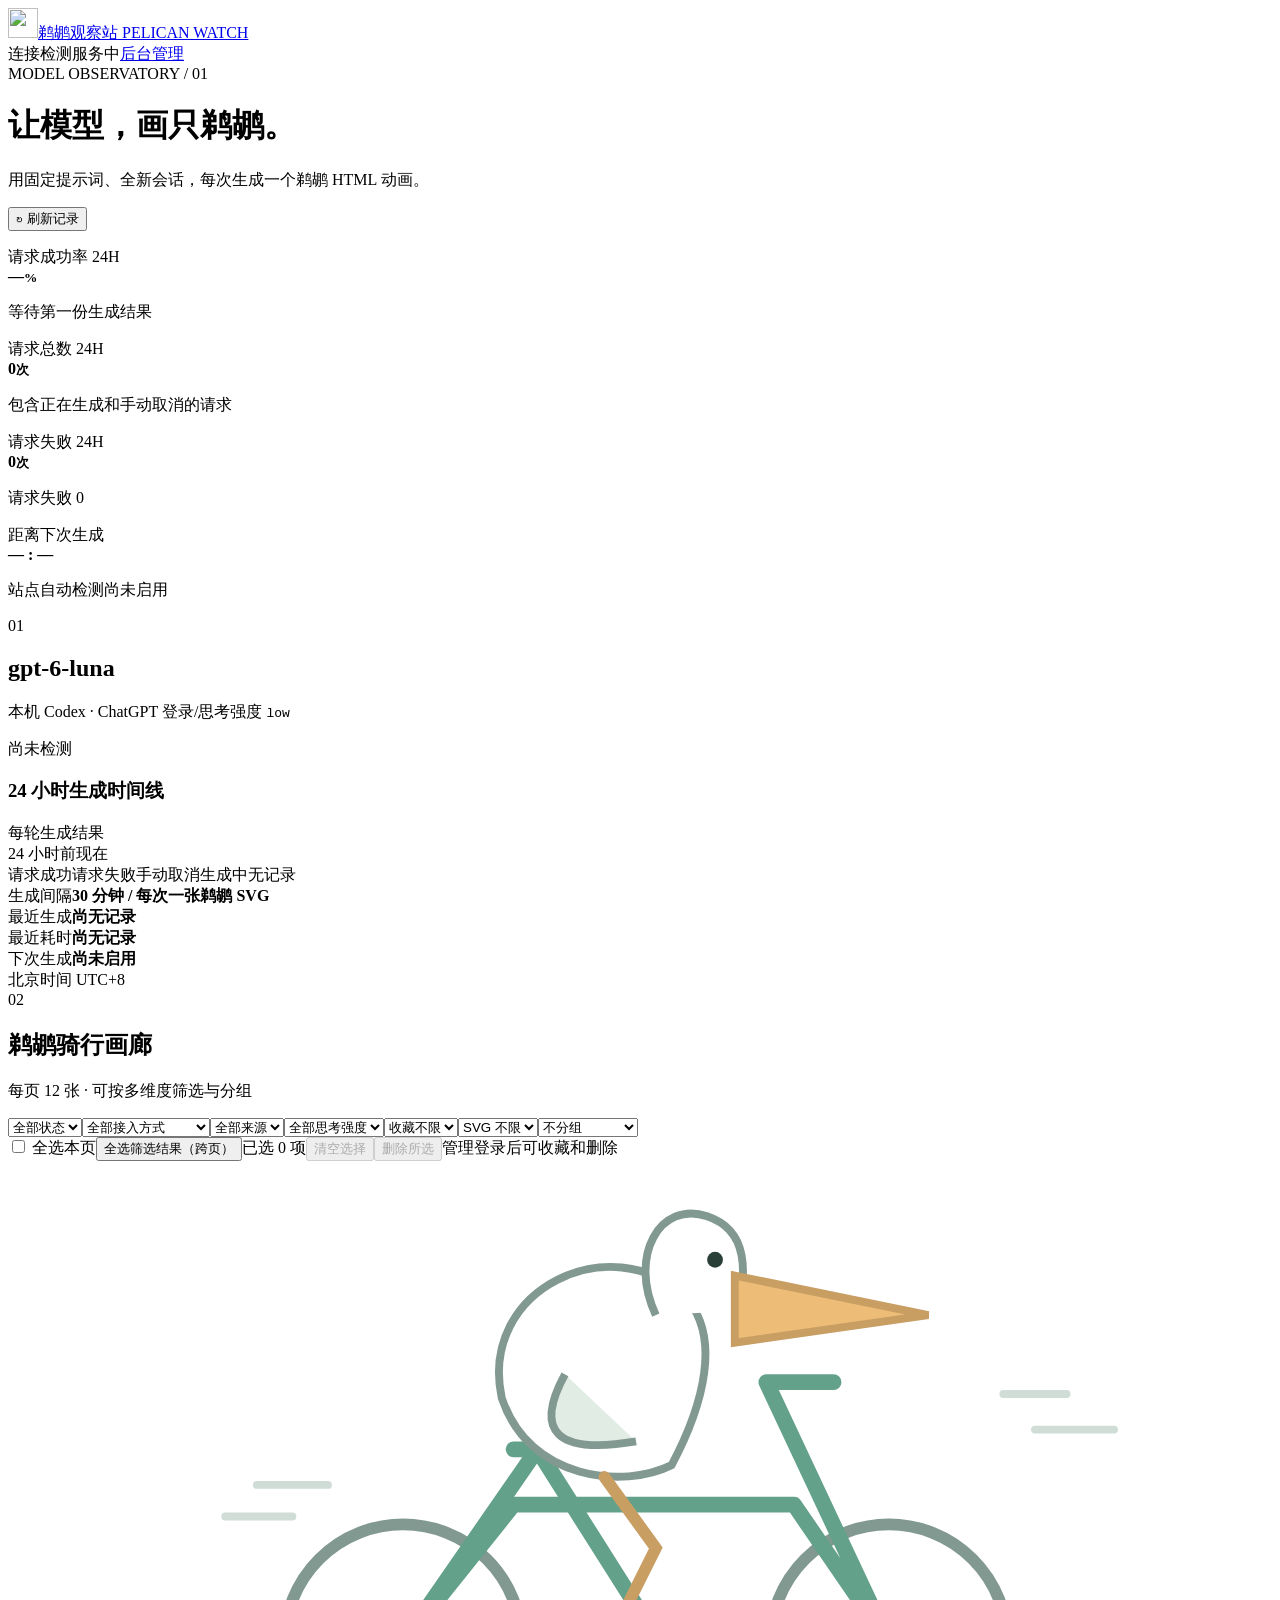
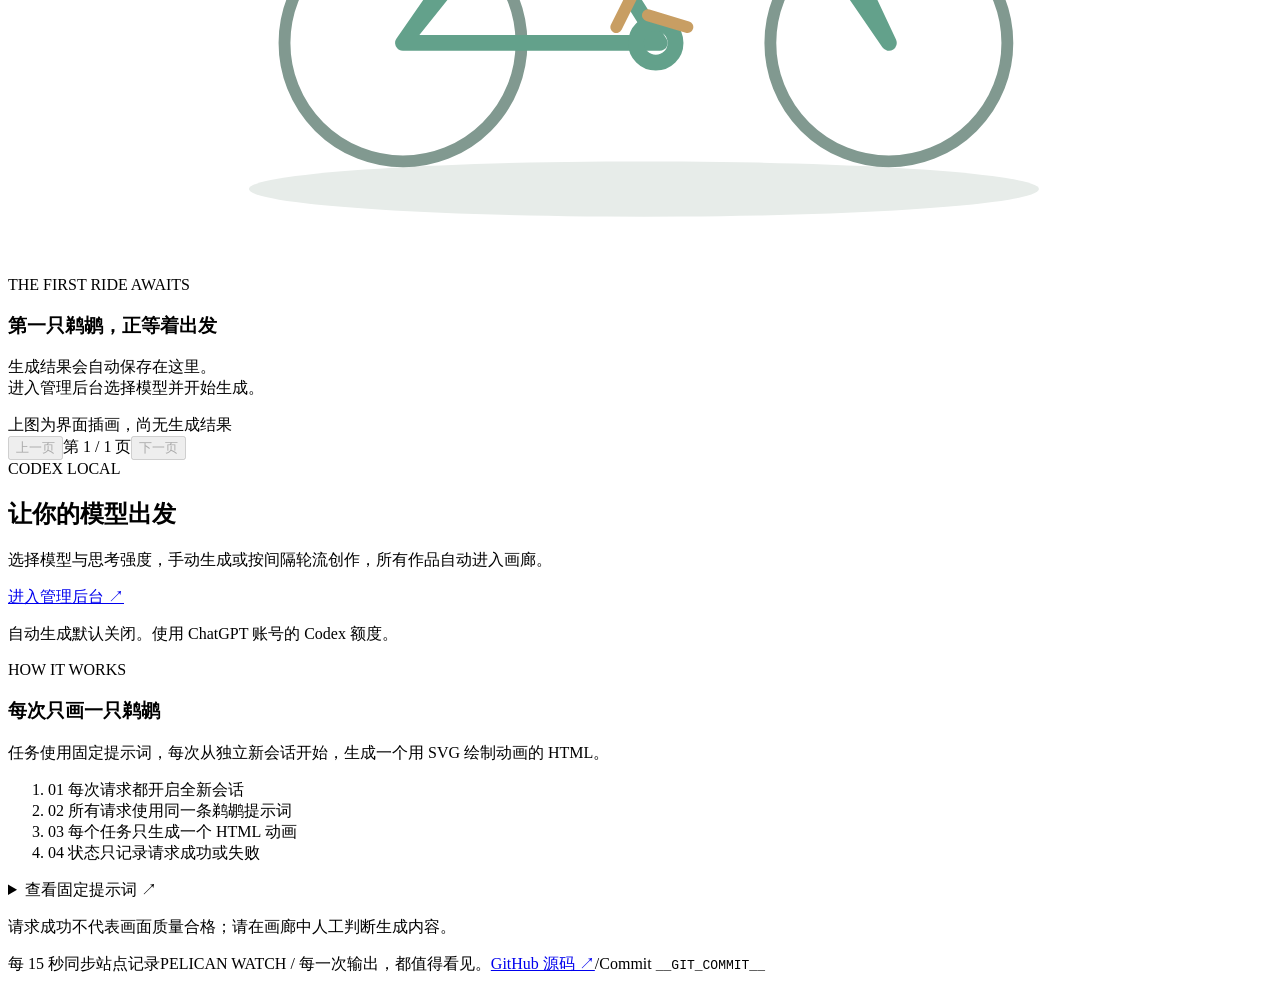
==== commit 5931a87c: "feat: add SVG downloads and persistent favorites with deletion protection" ====
--- a/app/web/index.html
+++ b/app/web/index.html
@@ -30,8 +30,8 @@
         </section>
 
         <section class="gallery-section" aria-labelledby="gallery-title">
-          <div class="gallery-head"><div class="section-heading"><span class="number">02</span><div><h2 id="gallery-title">鹈鹕骑行画廊</h2><p>每页 12 张 · 可按多维度筛选与分组</p></div></div><div class="gallery-filters" aria-label="画廊筛选"><select id="filter" aria-label="筛选请求状态"><option value="all">全部状态</option><option value="success">请求成功</option><option value="error">请求失败</option><option value="cancelled">手动取消</option><option value="running">生成中</option></select><select id="account-filter" aria-label="筛选生成账号" hidden><option value="all">全部账号 / 接入方式</option></select><select id="protocol-filter" aria-label="筛选协议"><option value="all">全部接入方式</option><option value="codex">本机 Codex</option><option value="responses">Responses</option><option value="chat">Chat Completions</option></select><select id="source-filter" aria-label="筛选来源"><option value="all">全部来源</option><option value="scheduled">定时</option><option value="manual">手动</option><option value="retry">重试</option></select><select id="effort-filter" aria-label="筛选思考强度"><option value="all">全部思考强度</option><option value="none">无</option><option value="minimal">极低</option><option value="low">低</option><option value="medium">中</option><option value="high">高</option><option value="xhigh">极高</option><option value="max">最大</option><option value="ultra">超高</option></select><select id="svg-filter" aria-label="筛选 SVG"><option value="all">SVG 不限</option><option value="yes">有 SVG</option><option value="no">无 SVG</option></select><select id="group-filter" aria-label="画廊分组方式"><option value="none">不分组</option><option value="loop_group">按循环组分组</option><option value="node">按节点分组</option><option value="model">按模型分组</option><option value="date">按日期分组</option></select></div></div>
-          <div class="gallery-selection" aria-label="批量管理作品"><label class="gallery-select-all"><input type="checkbox" id="select-page-runs"> 全选本页</label><button class="button secondary" id="select-all-runs" type="button">全选筛选结果（跨页）</button><span id="selected-run-count" role="status" aria-live="polite">已选 0 项</span><button class="button secondary" id="clear-run-selection" disabled>清空选择</button><button class="button secondary delete-art-button" id="delete-selected-runs" disabled>删除所选</button><span id="gallery-auth-state" class="field-note">管理登录后可删除</span></div>
+          <div class="gallery-head"><div class="section-heading"><span class="number">02</span><div><h2 id="gallery-title">鹈鹕骑行画廊</h2><p>每页 12 张 · 可按多维度筛选与分组</p></div></div><div class="gallery-filters" aria-label="画廊筛选"><select id="filter" aria-label="筛选请求状态"><option value="all">全部状态</option><option value="success">请求成功</option><option value="error">请求失败</option><option value="cancelled">手动取消</option><option value="running">生成中</option></select><select id="account-filter" aria-label="筛选生成账号" hidden><option value="all">全部账号 / 接入方式</option></select><select id="protocol-filter" aria-label="筛选协议"><option value="all">全部接入方式</option><option value="codex">本机 Codex</option><option value="responses">Responses</option><option value="chat">Chat Completions</option></select><select id="source-filter" aria-label="筛选来源"><option value="all">全部来源</option><option value="scheduled">定时</option><option value="manual">手动</option><option value="retry">重试</option></select><select id="effort-filter" aria-label="筛选思考强度"><option value="all">全部思考强度</option><option value="none">无</option><option value="minimal">极低</option><option value="low">低</option><option value="medium">中</option><option value="high">高</option><option value="xhigh">极高</option><option value="max">最大</option><option value="ultra">超高</option></select><select id="favorite-filter" aria-label="筛选收藏"><option value="all">收藏不限</option><option value="yes">仅收藏</option><option value="no">未收藏</option></select><select id="svg-filter" aria-label="筛选 SVG"><option value="all">SVG 不限</option><option value="yes">有 SVG</option><option value="no">无 SVG</option></select><select id="group-filter" aria-label="画廊分组方式"><option value="none">不分组</option><option value="loop_group">按循环组分组</option><option value="node">按节点分组</option><option value="model">按模型分组</option><option value="date">按日期分组</option></select></div></div>
+          <div class="gallery-selection" aria-label="批量管理作品"><label class="gallery-select-all"><input type="checkbox" id="select-page-runs"> 全选本页</label><button class="button secondary" id="select-all-runs" type="button">全选筛选结果（跨页）</button><span id="selected-run-count" role="status" aria-live="polite">已选 0 项</span><button class="button secondary" id="clear-run-selection" disabled>清空选择</button><button class="button secondary delete-art-button" id="delete-selected-runs" disabled>删除所选</button><span id="gallery-auth-state" class="field-note">管理登录后可收藏和删除</span></div>
           <div id="empty-state" class="empty-state">
             <svg class="empty-art" viewBox="0 0 320 180" aria-hidden="true"><ellipse cx="161" cy="159" rx="100" ry="7" fill="#e7ece9"/><g fill="none" stroke="#819990" stroke-width="3"><circle cx="100" cy="122" r="30"/><circle cx="223" cy="122" r="30"/></g><g fill="none" stroke="#63a18b" stroke-width="4" stroke-linecap="round" stroke-linejoin="round"><path d="M100 122l34-49 31 49H100l28-35h71l24 35-31-66h17"/><path d="M128 73h19"/><circle cx="164" cy="122" r="5"/></g><path d="M125 60c-6-28 28-43 46-26 10 10 5 28-3 43-12 6-36 4-43-17z" fill="#fff" stroke="#819990" stroke-width="2"/><path d="M141 54q-12 22 18 17" fill="#e1ece5" stroke="#819990" stroke-width="2"/><path d="M164 39c-7-15 1-29 13-25 12 4 9 17 8 24" fill="white" stroke="#819990" stroke-width="2"/><path d="M184 29l49 10-49 7z" fill="#edbd77" stroke="#c89e63" stroke-width="2"/><circle cx="179" cy="25" r="2" fill="#293f37"/><path d="M151 80l13 18-10 20m8-3 10 3" fill="none" stroke="#c89e63" stroke-width="3" stroke-linecap="round"/><path d="M252 59h16m-8 9h20M63 82h18m-26 8h17" stroke="#d0dcd6" stroke-width="2" stroke-linecap="round"/></svg>
             <div class="eyebrow">THE FIRST RIDE AWAITS</div><h3>第一只鹈鹕，正等着出发</h3><p>生成结果会自动保存在这里。<br>进入管理后台选择模型并开始生成。</p><span class="empty-caption">上图为界面插画，尚无生成结果</span>
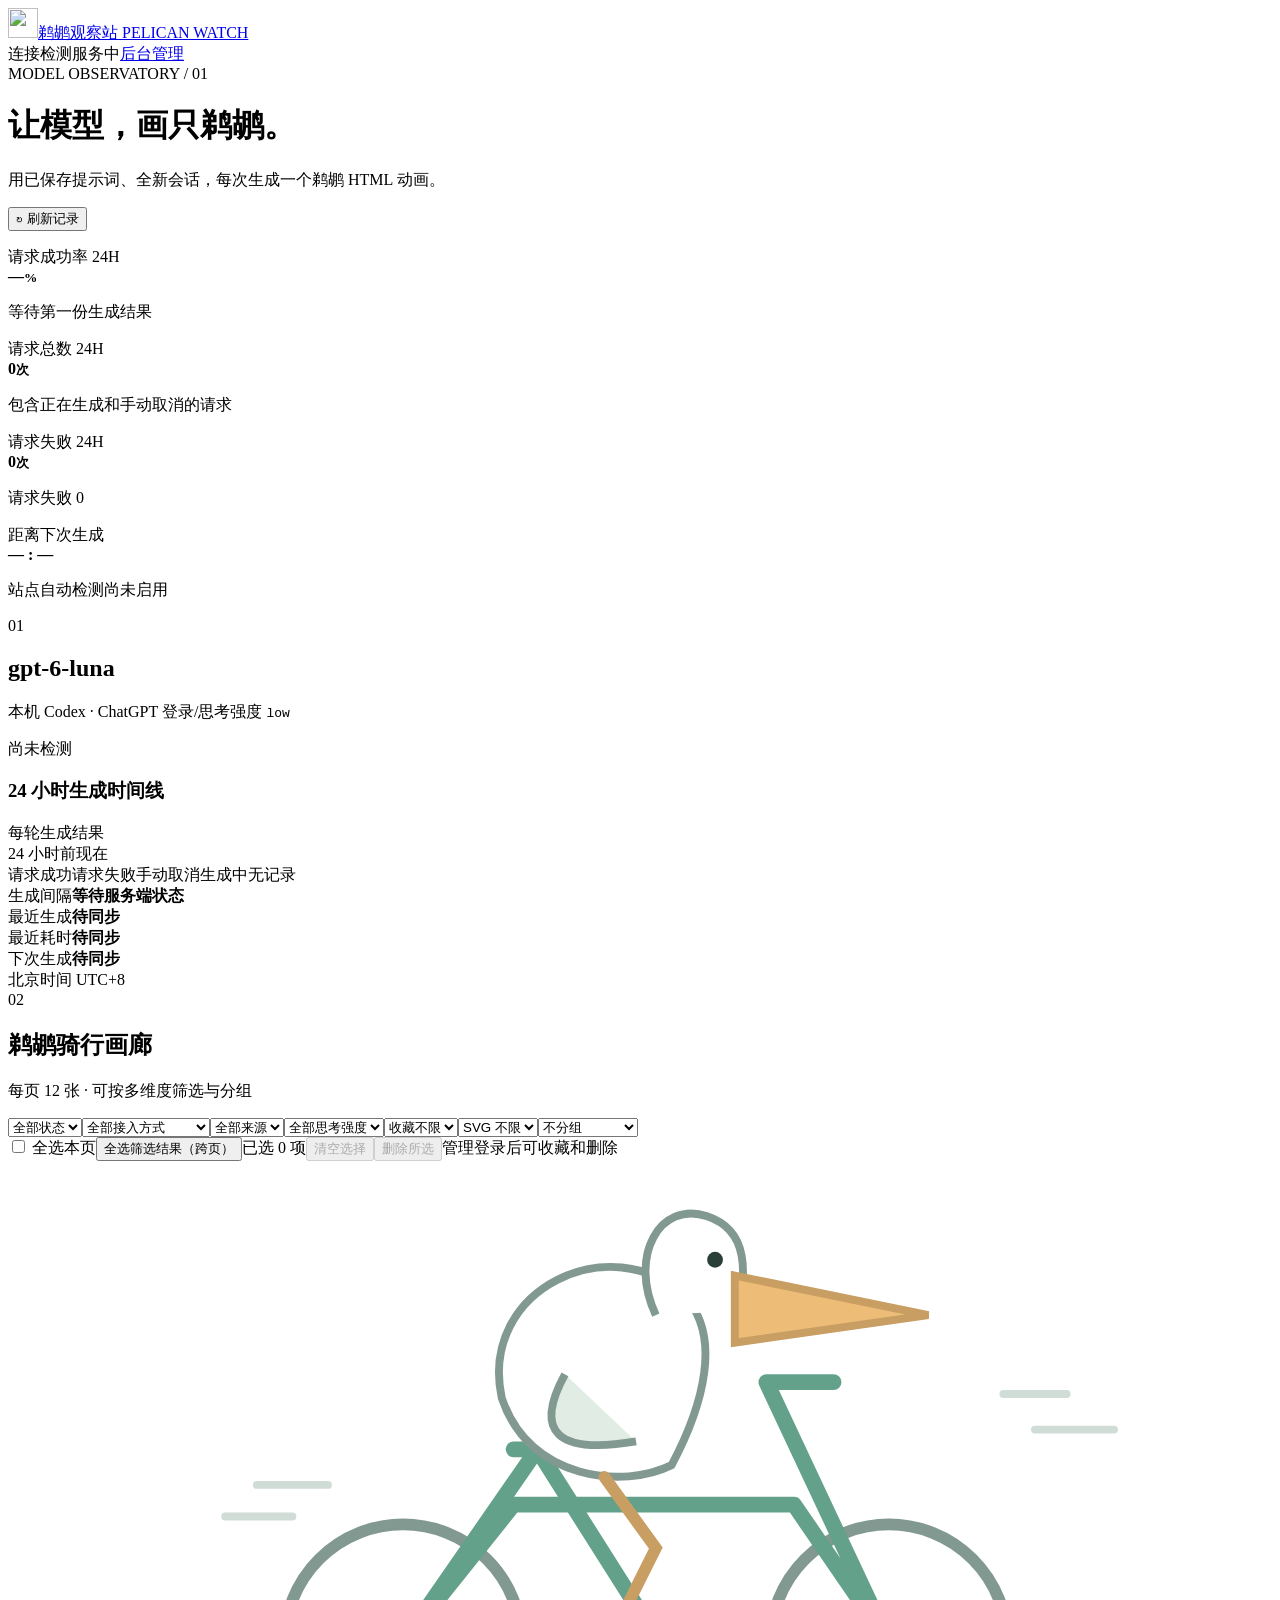
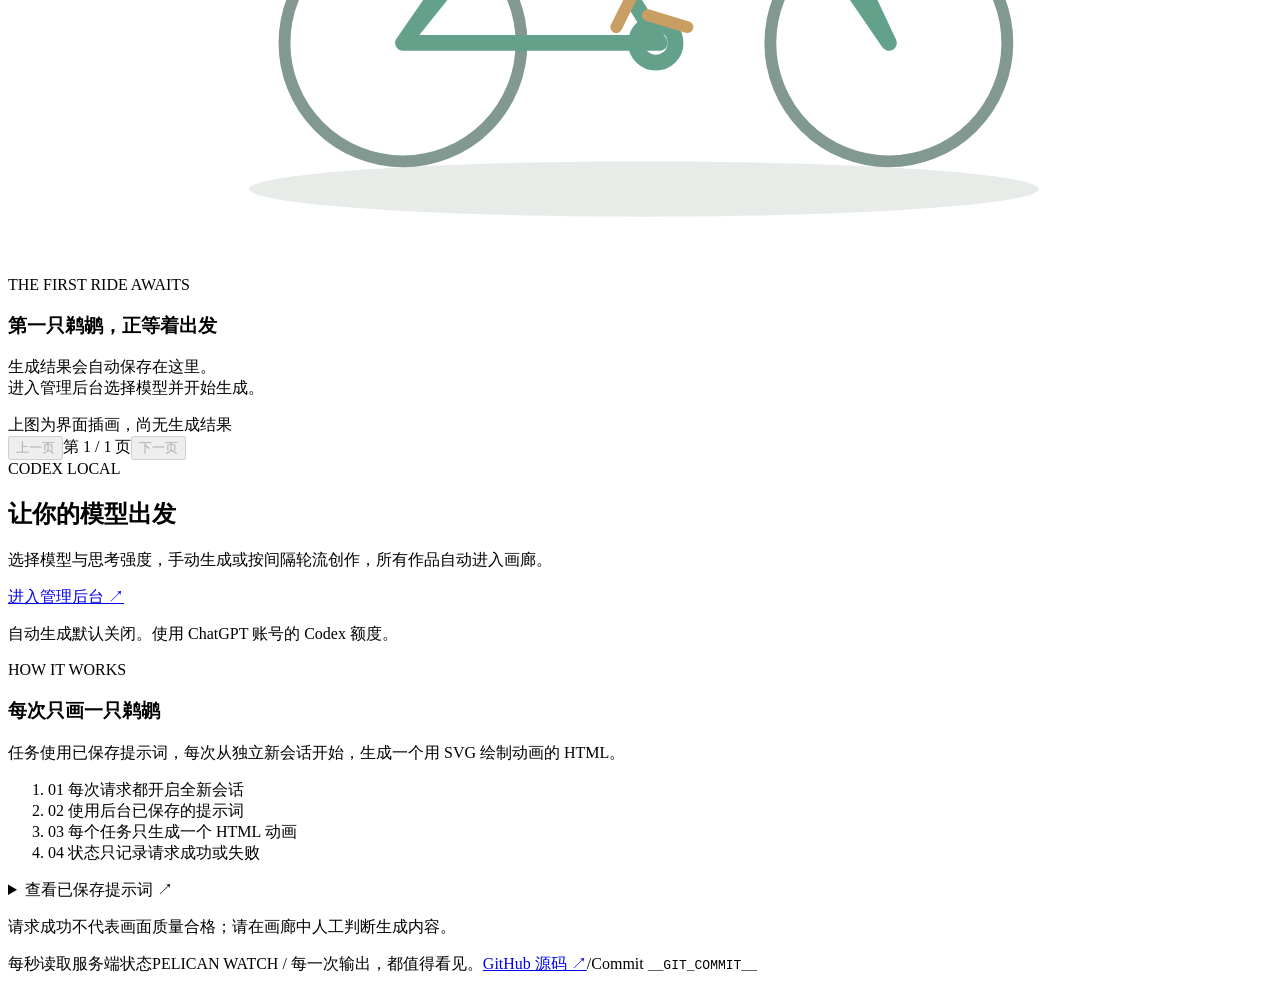
==== commit e8789529: "feat: sync generation controls and configure seconds and prompts" ====
--- a/app/web/index.html
+++ b/app/web/index.html
@@ -4,12 +4,12 @@
   <meta charset="utf-8"><meta name="viewport" content="width=device-width,initial-scale=1">
   <meta name="theme-color" content="#f5f7f7"><meta name="description" content="用一只骑自行车的鹈鹕，持续观察你的模型输出。">
   <title>鹈鹕观察站 · Pelican Watch</title>
-  <link rel="icon" href="/favicon.svg"><link rel="stylesheet" href="/style.css"><script defer src="/privacy.js"></script><script defer src="/previews.js"></script><script defer src="/app.js"></script>
+  <link rel="icon" href="/favicon.svg"><link rel="stylesheet" href="/style.css"><script defer src="/privacy.js"></script><script defer src="/previews.js"></script><script defer src="/live.js"></script><script defer src="/app.js"></script>
 </head>
 <body class="observatory">
   <nav class="topbar" aria-label="主导航"><a class="brand" href="/"><img src="/favicon.svg" alt="" width="30" height="30">鹈鹕观察站 <span>PELICAN WATCH</span></a><div class="action-buttons"><span class="connection" id="connection">连接检测服务中</span><a class="button secondary" href="/admin">后台管理</a><button class="button secondary" id="gallery-logout" hidden>退出登录</button></div></nav>
   <main>
-    <header class="page-head"><div><div class="eyebrow">MODEL OBSERVATORY <span>/ 01</span></div><h1>让模型，画只鹈鹕<span class="accent">。</span></h1><p>用固定提示词、全新会话，每次生成一个鹈鹕 HTML 动画。</p></div><button id="refresh" class="button secondary"><span aria-hidden="true">↻</span> 刷新记录</button></header>
+    <header class="page-head"><div><div class="eyebrow">MODEL OBSERVATORY <span>/ 01</span></div><h1>让模型，画只鹈鹕<span class="accent">。</span></h1><p>用已保存提示词、全新会话，每次生成一个鹈鹕 HTML 动画。</p></div><button id="refresh" class="button secondary"><span aria-hidden="true">↻</span> 刷新记录</button></header>
     <p id="operation-message" class="operation-message" role="status" aria-live="polite"></p>
     <div class="layout">
       <div class="content">
@@ -26,7 +26,7 @@
           <div class="timeline" id="timeline" role="group" aria-label="最近24小时检测时间线"></div>
           <div class="timeline-axis"><span>24 小时前</span><span id="timeline-interval"></span><span>现在</span></div>
           <div class="legend"><span><i class="success"></i>请求成功</span><span><i class="error"></i>请求失败</span><span><i class="cancelled"></i>手动取消</span><span><i class="running"></i>生成中</span><span><i class="empty"></i>无记录</span></div>
-          <div class="schedule-row"><div><span>生成间隔</span><b id="frequency">30 分钟 / 每次一张鹈鹕 SVG</b></div><div><span>最近生成</span><b id="last-run">尚无记录</b></div><div><span>最近耗时</span><b id="last-duration">尚无记录</b></div><div><span>下次生成</span><b id="next-run">尚未启用</b></div><span class="timezone">北京时间 UTC+8</span></div><div id="queue-status" class="queue-status" role="status" aria-live="polite" hidden></div>
+          <div class="schedule-row"><div><span>生成间隔</span><b id="frequency">等待服务端状态</b></div><div><span>最近生成</span><b id="last-run">待同步</b></div><div><span>最近耗时</span><b id="last-duration">待同步</b></div><div><span>下次生成</span><b id="next-run">待同步</b></div><span class="timezone">北京时间 UTC+8</span></div><div id="queue-status" class="queue-status" role="status" aria-live="polite" hidden></div>
         </section>
 
         <section class="gallery-section" aria-labelledby="gallery-title">
@@ -40,7 +40,7 @@
         </section>
       </div>
 
-      <aside><section class="panel settings-panel"><div class="eyebrow">CODEX LOCAL</div><h2>让你的模型出发</h2><p class="intro">选择模型与思考强度，手动生成或按间隔轮流创作，所有作品自动进入画廊。</p><a class="button primary full" href="/admin">进入管理后台 ↗</a><div id="gallery-testing-controls" class="testing-controls" hidden><p id="gallery-test-state" role="status"></p><button class="button primary" id="gallery-start" type="button">开始测试</button><button class="button secondary" id="gallery-stop" type="button">停止测试</button><p class="field-note">按已保存的模型或循环组运行；停止会取消当前任务并暂停后续测试。</p></div><p class="field-note">自动生成默认关闭。使用 ChatGPT 账号的 Codex 额度。</p></section>
+      <aside><section class="panel settings-panel"><div class="eyebrow">CODEX LOCAL</div><h2>让你的模型出发</h2><p class="intro">选择模型与思考强度，手动生成或按间隔轮流创作，所有作品自动进入画廊。</p><a class="button primary full" href="/admin">进入管理后台 ↗</a><div id="gallery-testing-controls" class="testing-controls" hidden><p id="gallery-test-state" role="status"></p><button class="button primary" id="gallery-start" type="button">开始循环</button><button class="button secondary" id="gallery-stop" type="button">暂停生成</button><button class="button secondary" id="gallery-once" type="button">生成一次</button><p class="field-note">按已保存的模型或循环组运行；停止会取消当前任务并暂停后续测试。</p></div><p class="field-note">自动生成默认关闭。使用 ChatGPT 账号的 Codex 额度。</p></section>
         <section id="guest-panel" class="panel settings-panel" aria-labelledby="settings-title" hidden><div class="eyebrow">GUEST TEST</div><h2 id="settings-title">为你的模型生成</h2><p class="intro">使用自己的接口独立生成一个鹈鹕动画，与本站后台任务分开。</p>
           <form id="guest-form" autocomplete="off">
             <label for="base-url">API 地址</label><input id="base-url" type="text" placeholder="example.com 或 https://example.com/v1" required autocomplete="off" maxlength="2048" spellcheck="false" data-secret>
@@ -55,10 +55,10 @@
           <div class="request-note"><i class="dot"></i><span>每次请求使用独立会话，只生成一张图<br>结果与脱敏 API 公开 · 密钥不公开</span></div>
           <section class="guest-results" aria-labelledby="guest-results-title"><h3 id="guest-results-title">访客生成结果 <span id="guest-count">0</span></h3><p id="guest-empty" class="field-note">暂无访客生成结果</p><div id="guest-results" aria-live="polite" tabindex="0" aria-label="最近访客生成结果"></div></section>
         </section>
-        <section class="method"><div class="eyebrow">HOW IT WORKS</div><h3>每次只画一只鹈鹕</h3><p>任务使用固定提示词，每次从独立新会话开始，生成一个用 SVG 绘制动画的 HTML。</p><ol><li><span>01</span> 每次请求都开启全新会话</li><li><span>02</span> 所有请求使用同一条鹈鹕提示词</li><li><span>03</span> 每个任务只生成一个 HTML 动画</li><li><span>04</span> 状态只记录请求成功或失败</li></ol><details><summary>查看固定提示词 <span aria-hidden="true">↗</span></summary><pre id="task-prompt">正在读取提示词…</pre></details><p class="disclaimer">请求成功不代表画面质量合格；请在画廊中人工判断生成内容。</p></section>
+        <section class="method"><div class="eyebrow">HOW IT WORKS</div><h3>每次只画一只鹈鹕</h3><p>任务使用已保存提示词，每次从独立新会话开始，生成一个用 SVG 绘制动画的 HTML。</p><ol><li><span>01</span> 每次请求都开启全新会话</li><li><span>02</span> 使用后台已保存的提示词</li><li><span>03</span> 每个任务只生成一个 HTML 动画</li><li><span>04</span> 状态只记录请求成功或失败</li></ol><details><summary>查看已保存提示词 <span aria-hidden="true">↗</span></summary><pre id="task-prompt">正在读取提示词…</pre></details><p class="disclaimer">请求成功不代表画面质量合格；请在画廊中人工判断生成内容。</p></section>
       </aside>
     </div>
-    <footer><span id="footer-frequency"><i class="dot"></i> 每 15 秒同步站点记录</span><span>PELICAN WATCH <span class="footer-divider">/</span> 每一次输出，都值得看见。</span><span class="footer-source"><a href="https://github.com/fishxcode/pelecanus" target="_blank" rel="noopener noreferrer">GitHub 源码 ↗</a><span class="footer-divider">/</span><span>Commit <code>__GIT_COMMIT__</code></span></span></footer>
+    <footer><span id="footer-frequency"><i class="dot"></i> 每秒读取服务端状态</span><span>PELICAN WATCH <span class="footer-divider">/</span> 每一次输出，都值得看见。</span><span class="footer-source"><a href="https://github.com/fishxcode/pelecanus" target="_blank" rel="noopener noreferrer">GitHub 源码 ↗</a><span class="footer-divider">/</span><span>Commit <code>__GIT_COMMIT__</code></span></span></footer>
   </main>
 
   <dialog id="detail-dialog" aria-labelledby="detail-title"><div class="dialog-head"><div><div class="eyebrow">RUN DETAILS</div><h2 id="detail-title">检测记录</h2></div><button class="icon-button" id="close-detail" aria-label="关闭详情">×</button></div><div id="detail-body"></div></dialog>
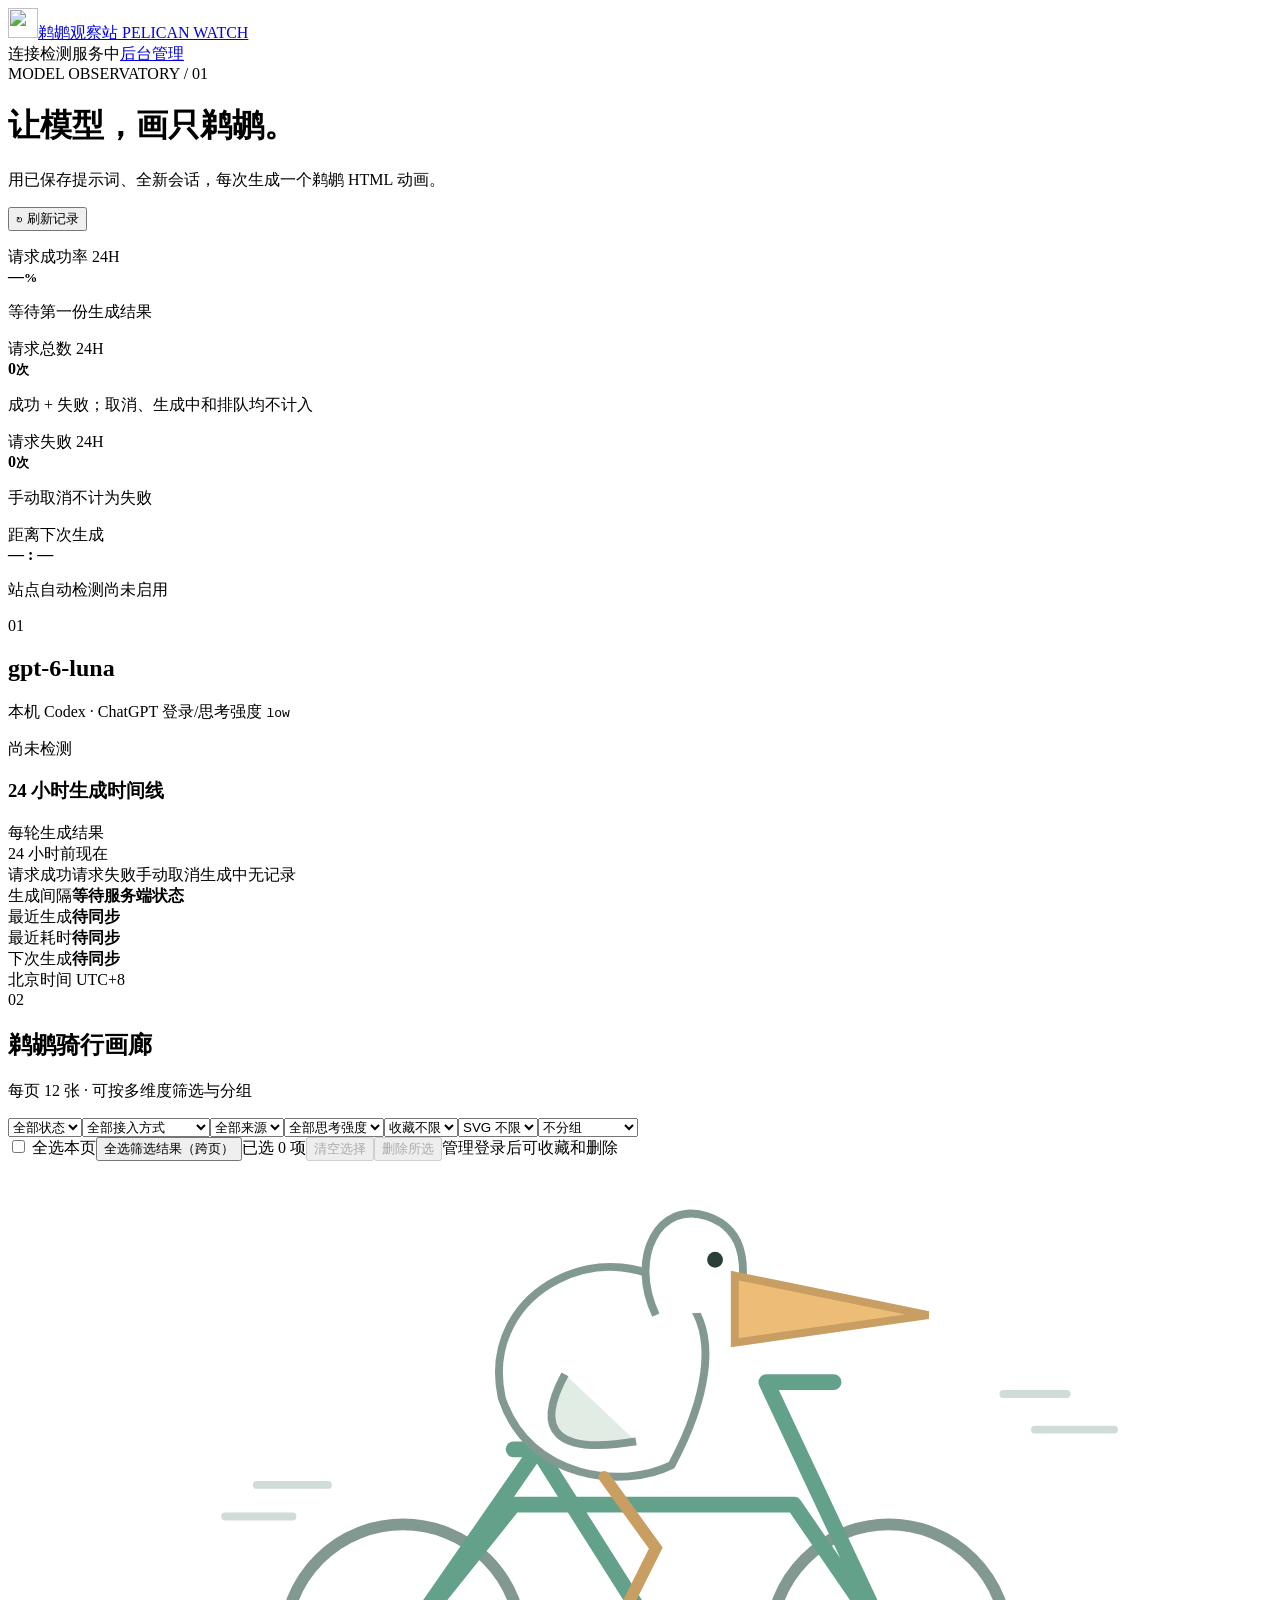
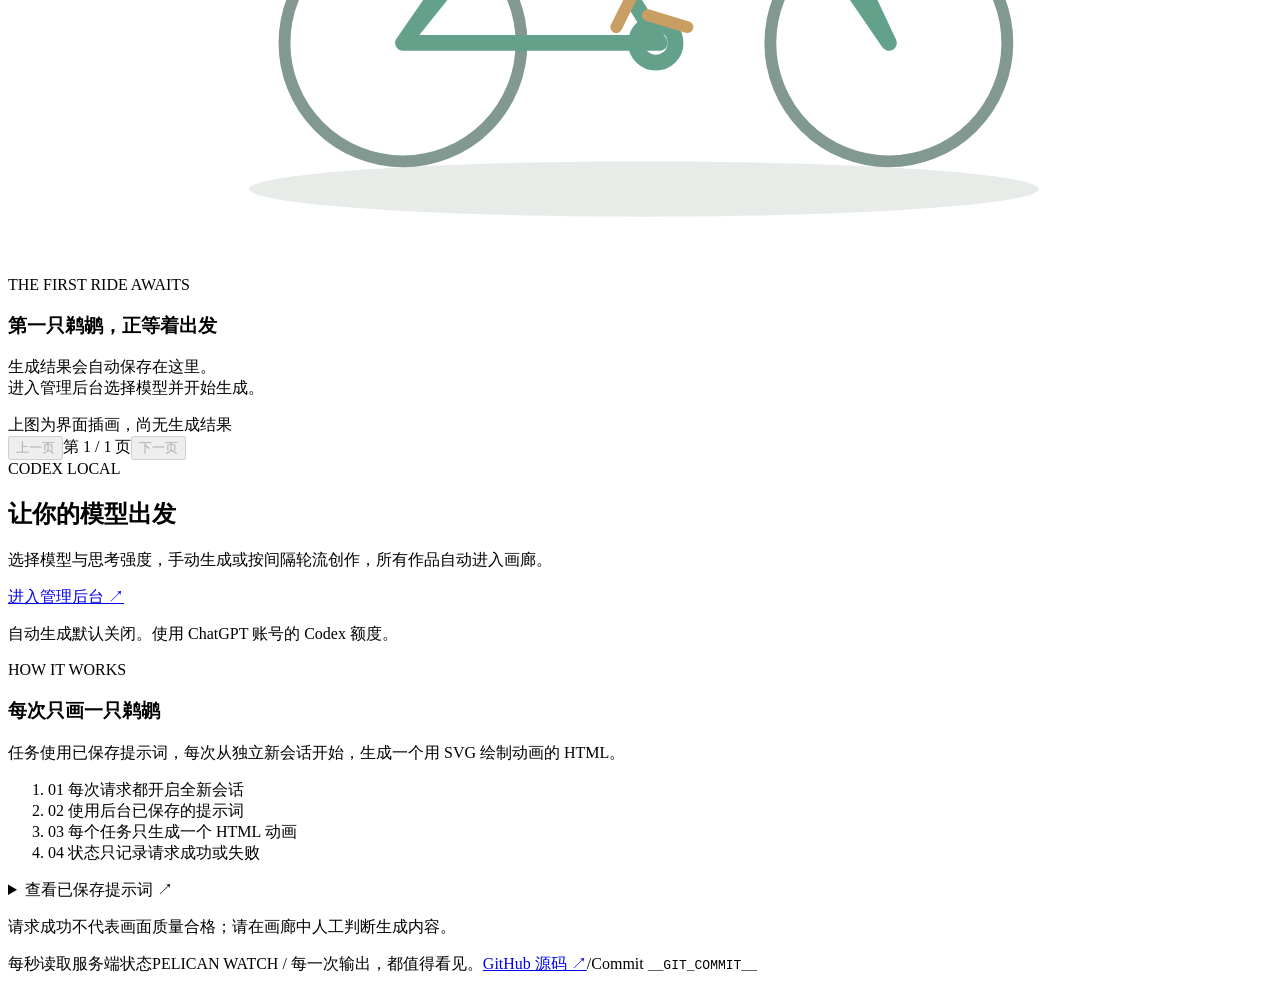
==== commit 412e937f: "fix: exclude cancelled and pending requests from totals" ====
--- a/app/web/index.html
+++ b/app/web/index.html
@@ -15,8 +15,8 @@
       <div class="content">
         <section class="stats" aria-label="最近24小时统计">
           <article class="stat"><div class="stat-label">请求成功率 <span>24H</span></div><strong id="rate" class="green">—<small>%</small></strong><div class="meter"><span id="rate-meter"></span></div><p id="rate-note">等待第一份生成结果</p></article>
-          <article class="stat"><div class="stat-label">请求总数 <span>24H</span></div><strong id="total">0<small>次</small></strong><p>包含正在生成和手动取消的请求</p></article>
-          <article class="stat"><div class="stat-label">请求失败 <span>24H</span></div><strong id="errors">0<small>次</small></strong><p id="error-note">请求失败 0</p></article>
+          <article class="stat"><div class="stat-label">请求总数 <span>24H</span></div><strong id="total">0<small>次</small></strong><p>成功 + 失败；取消、生成中和排队均不计入</p></article>
+          <article class="stat"><div class="stat-label">请求失败 <span>24H</span></div><strong id="errors">0<small>次</small></strong><p>手动取消不计为失败</p></article>
           <article class="stat countdown"><div class="stat-label"><i class="dot"></i> 距离下次生成</div><strong id="countdown">— : —</strong><p id="schedule-note">站点自动检测尚未启用</p></article>
         </section>
 
